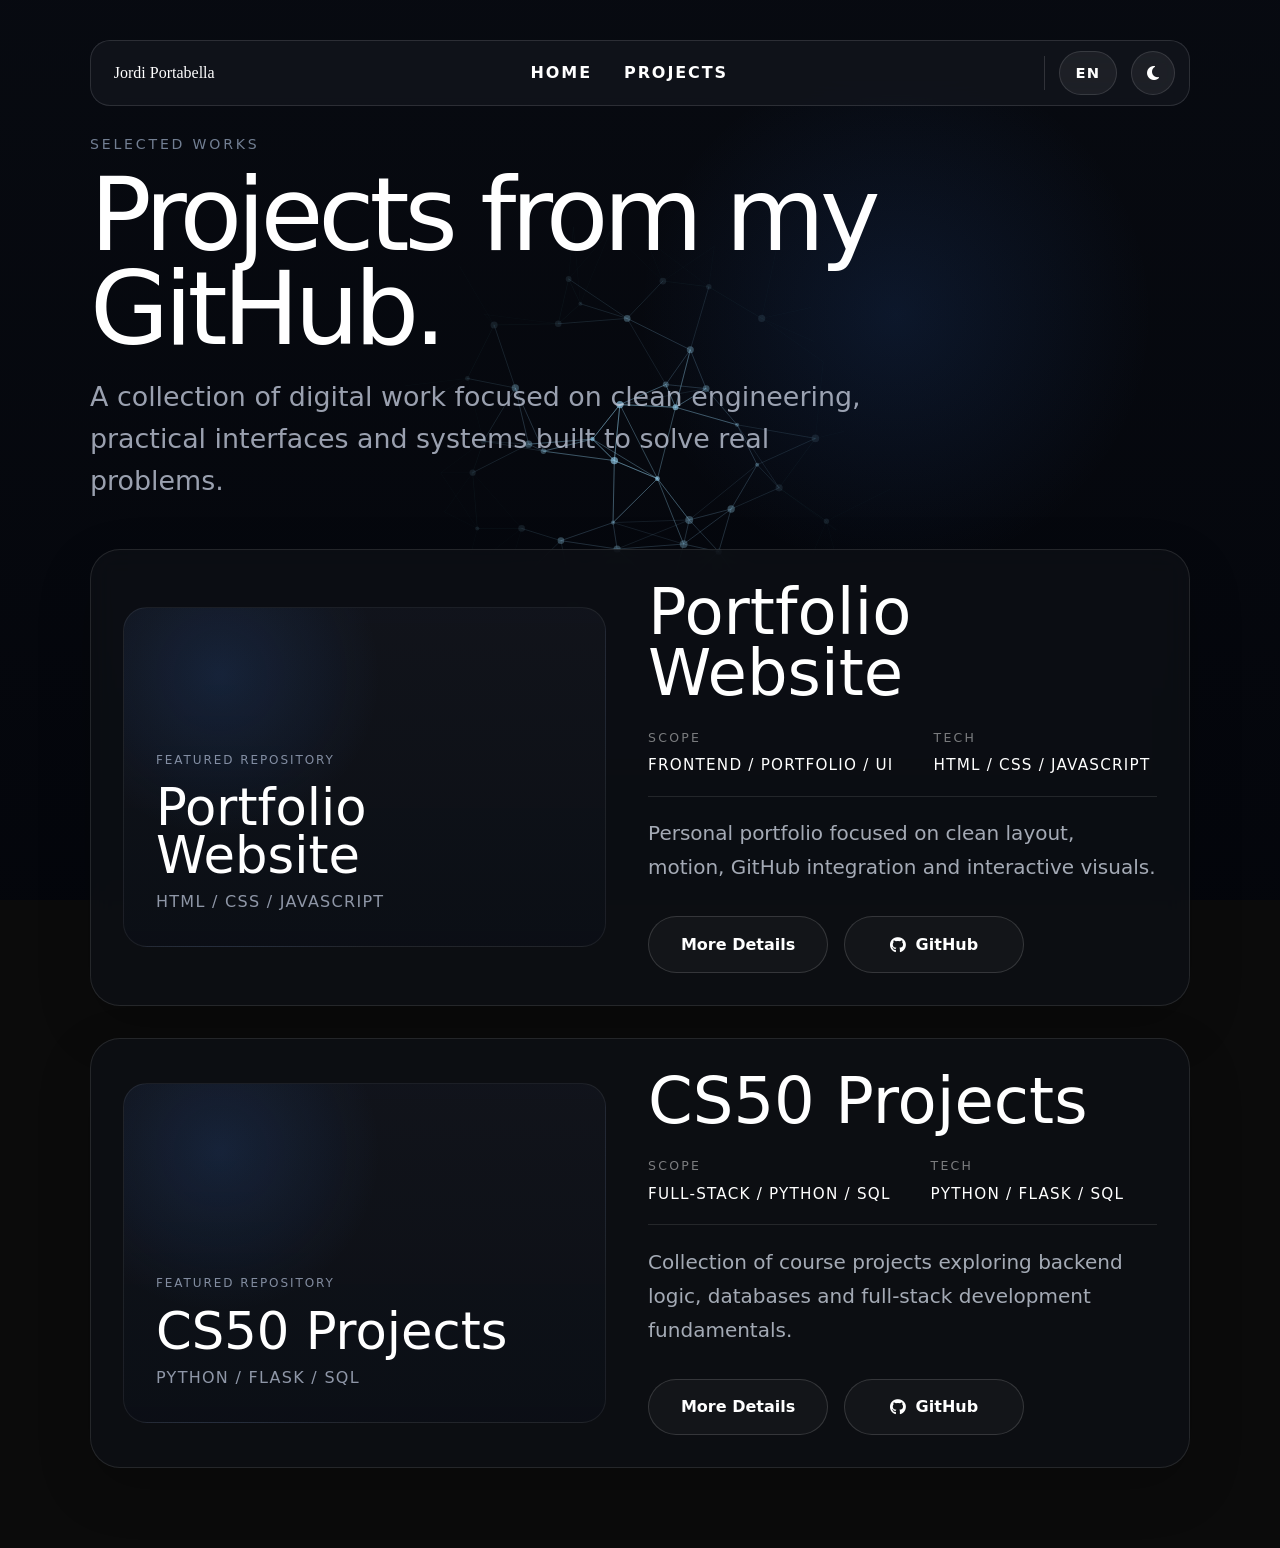
==== projects.html @ 08205ea0 "update portfolio" ====
<!DOCTYPE html>

<html lang="en">
    <head>
        <link href="https://cdn.jsdelivr.net/npm/bootstrap@5.3.8/dist/css/bootstrap.min.css" rel="stylesheet" integrity="sha384-sRIl4kxILFvY47J16cr9ZwB07vP4J8+LH7qKQnuqkuIAvNWLzeN8tE5YBujZqJLB" crossorigin="anonymous">
        <script src="https://cdn.jsdelivr.net/npm/bootstrap@5.3.8/dist/js/bootstrap.bundle.min.js" integrity="sha384-FKyoEForCGlyvwx9Hj09JcYn3nv7wiPVlz7YYwJrWVcXK/BmnVDxM+D2scQbITxI" crossorigin="anonymous"></script>
        <link rel="stylesheet" href="https://cdnjs.cloudflare.com/ajax/libs/font-awesome/6.5.0/css/all.min.css">
        <link href="styles.css" rel="stylesheet">
        <title>Projects</title>
    </head>
    <script src="scripts/script.js"></script>
    <body>
        <div id="large-header" class="large-header" aria-hidden="true">
            <canvas id="demo-canvas"></canvas>
        </div>

        <header class="site-header">
            <a href="index.html" class="brand">Jordi Portabella</a>
            <nav class="main-nav">
                <ul>
                    <li><a href="index.html">Home</a></li>
                    <li><a href="projects.html">Projects</a></li>
                </ul>
            </nav>

            <div class="header-actions">
                <span class="header-divider" aria-hidden="true"></span>
                <select id="lenguaje-select">
                    <option value="EN">EN</option>
                    <option value="ES">ES</option>
                </select>
                <button class="theme-toggle" type="button" onclick="changeColor(this)" aria-label="Toggle color theme">
                    <i class="fa-solid fa-moon theme-icon theme-icon-moon"></i>
                    <i class="fa-solid fa-sun theme-icon theme-icon-sun"></i>
                </button>
            </div>
        </header>

        <main class="projects-page">
            <section class="projects-hero reveal reveal-up">
                <p class="projects-kicker">Selected Works</p>
                <h1>Projects from my GitHub.</h1>
                <p class="projects-lead">
                    A collection of digital work focused on clean engineering, practical interfaces and systems built to solve real problems.
                </p>
            </section>

            <section class="projects-list" id="projects" data-layout="showcase">
            </section>
        </main>
    </body>
</html>
---- styles.css ----
/* ----- HEADER ----- */

.site-header {
    width: min(1100px, calc(100% - 32px));
    margin: auto;
    padding: 10px 14px;
    
    display: flex;
    align-items: center;
    justify-content: space-between;
    gap: 24px;

    position: sticky;
    top: 20px;
    z-index: 1000;

    background: rgba(20, 24, 31, 0.65);
    border: 1px solid rgba(255, 255, 255, 0.12);
    border-radius: 20px;

    backdrop-filter: blur(16px);
    -webkit-backdrop-filter: blur(16px);
}

.brand {
    color: white;
    font-family: cursive;
    text-decoration: none;
    white-space: nowrap;
    margin-left: 0.55rem;
}

.main-nav {
    flex: 1;
}

.main-nav ul {
    list-style: none;
    margin: 0;
    padding: 0;

    display: flex;
    justify-content: center;
    gap: 32px;
}

.main-nav a {
    color: white;
    text-decoration: none;
    text-transform: uppercase;
    letter-spacing: 0.12em;
    font-weight: 700;
    }

.header-actions {
    display: flex;
    align-items: center;
    gap: 0.9rem;
}

.header-actions button {
    width: 44px;
    height: 44px;
    border: 1px solid rgba(255, 255, 255, 0.12);
    border-radius: 999px;
    background: rgba(255, 255, 255, 0.06);
    color: white;
}

.header-divider {
    width: 1px;
    height: 34px;
    background: rgba(255, 255, 255, 0.14);
}

#lenguaje-select {
    height: 44px;
    padding: 0 0.95rem;
    border: 1px solid rgba(255, 255, 255, 0.12);
    border-radius: 999px;
    background: rgba(255, 255, 255, 0.06);
    color: white;
    font-size: 0.92rem;
    font-weight: 700;
    letter-spacing: 0.08em;
    outline: none;
    appearance: none;
    -webkit-appearance: none;
}

.theme-toggle {
    position: relative;
    display: inline-flex;
    align-items: center;
    justify-content: center;
    cursor: pointer;
}

.theme-icon {
    position: absolute;
    transition: opacity 0.2s ease, transform 0.2s ease;
}

.theme-icon-sun {
    opacity: 0;
    transform: scale(0.75);
}

.theme-toggle.is-light .theme-icon-sun {
    opacity: 1;
    transform: scale(1);
}

.theme-toggle.is-light .theme-icon-moon {
    opacity: 0;
    transform: scale(0.75);
}


/* ----- BODY ----- */
body {
    margin: 0;
    background-color: rgb(11, 11, 11);
    color: white;
    padding-top: 20px;
    position: relative;
    overflow-x: hidden;
}

.body-light {
    background: linear-gradient(180deg, #f7f7f4 0%, #eceee9 100%);
    color: #111827;
}

.body-dark {
    background-color: rgba(6, 8, 10, 0.65);
    color: white;
}


/* ----- SECTONS ----- */

html {
    scroll-behavior: smooth;
    scroll-snap-type: y proximity;
    scroll-padding-top: 120px;
    overflow-x: hidden;
}

.section {
    width: min(1100px, 100%);
    margin: 0 auto;
    min-height: calc(100vh - 120px);
    display: flex;
    align-items: center;
    scroll-snap-align: start;
    position: relative;
    z-index: 1;
}

/* ----- HOME ----- */

#home {
    position: relative;
    overflow: hidden;
}

#home .home-copy {
    position: relative;
    z-index: 2;
}

#home .home-copy h2 {
    font-size: 30px;
    margin: 0 0 0.75rem;
    position: relative;
    z-index: 2;
}

#home .home-copy h1 {
    font-size: 110px;
    line-height: 0.92;
    margin: 0;
    position: relative;
    z-index: 3;
}

#home .home-copy h5 {
    font-size: 42px;
    font-weight: 700;
    letter-spacing: -0.03em;
    margin: -0.35em 0 0 0.2rem;
    opacity: 0.82;
    position: relative;
    z-index: 1;
}

#home .home-copy p {
    margin: 1rem 0 0;
    font-size: 1.4rem;
    opacity: 0.9;
}

#home .home-copy .social-icons a {
    width: 52px;
    height: 52px;
    display: inline-flex;
    align-items: center;
    justify-content: center;

    color: white;
    font-size: 28px;
    text-decoration: none;
    margin-right: 25px;

    border: 1px solid rgba(255, 255, 255, 0.12);
    border-radius: 50%;
    background: rgba(255, 255, 255, 0.04);
}

#home .home-copy .social-icons {
    margin-top: 2rem;
}

#home .home-copy .social-icons a:hover {
    color: #4ea1ff;
}

#home .home-copy h5 {
    margin-top: 5px;
}

/* ----- ABOUT ME ----- */

#aboutme {
    display: flex;
    align-items: flex-start;
    justify-content: space-between;
    gap: 2rem;
    position: relative;
}

.about-text {
    flex: 1;
    max-width: 920px;
    position: relative;
    z-index: 2;
    margin-right: -9rem;
}

#big-box {
    margin: 1rem 0 0;
    padding: 2.2rem 2.4rem;
    border: 1px solid rgba(255, 255, 255, 0.12);
    border-radius: 32px;
    background: rgba(12, 14, 20, 0.72);
    backdrop-filter: blur(14px);
    -webkit-backdrop-filter: blur(14px);
    box-shadow: 0 24px 60px rgba(0, 0, 0, 0.22);
    color: rgba(213, 219, 231, 0.82);
    font-size: 1rem;
    line-height: 1.65;
    letter-spacing: -0.02em;
}

#globe {
    flex: 1;
    max-width: 385px;
    height: 385px;

    display: flex;
    justify-content: center;
    align-items: center;

    margin-left: auto;
    position: relative;
    z-index: 1;
}

.location {
    margin-top: 20px;
    opacity: 0.7;
    font-size: 14px;
}

.section .about-text h2 {
    font-size: 70px;
}

.github-stats {
    display: flex;
    gap: 16px;
    margin-top: 28px;
    flex-wrap: wrap;
}

.github-stat-card {
    min-width: 140px;
    padding: 18px 20px;
    border: 1px solid rgba(255, 255, 255, 0.12);
    border-radius: 20px;
    background: rgba(255, 255, 255, 0.04);
}

.stat-value,
.stat-label {
    margin: 0;
}

.stat-value {
    font-size: 32px;
    font-weight: 700;
}

.stat-label {
    margin-top: 8px;
    opacity: 0.7;
    font-size: 13px;
    letter-spacing: 0.08em;
    text-transform: uppercase;
}


/* ----- SKILLS ----- */

#skills {
    align-items: flex-start;
    padding: 2rem 0 0.75rem;
}

.skills-layout {
    width: 100%;
    display: grid;
    grid-template-columns: minmax(0, 1.2fr) minmax(320px, 0.95fr);
    gap: 2rem;
}

.timeline-column h2,
.expertise-column h2 {
    font-size: clamp(1.35rem, 1.8vw, 1.85rem);
    font-weight: 400;
    margin: 0 0 1rem;
}

.timeline {
    position: relative;
    padding-left: 2.15rem;
}

.timeline::before {
    content: "";
    position: absolute;
    left: 0.75rem;
    top: 0.6rem;
    bottom: 0.6rem;
    width: 1px;
    background: linear-gradient(180deg, rgba(255, 255, 255, 0.18), rgba(255, 255, 255, 0.05));
}

.timeline-item {
    position: relative;
    padding: 0 0 1rem 1.4rem;
    margin-bottom: 1rem;
    border-bottom: 1px solid rgba(255, 255, 255, 0.08);
}

.timeline-item::before {
    content: "";
    position: absolute;
    left: -0.15rem;
    top: 0.45rem;
    width: 11px;
    height: 11px;
    border-radius: 50%;
    background: #ffffff;
    box-shadow: 0 0 18px rgba(255, 255, 255, 0.25);
}

.timeline-item:last-child {
    margin-bottom: 0;
}

.timeline-date {
    margin: 0 0 0.35rem;
    color: rgba(210, 218, 233, 0.78);
    font-size: 0.68rem;
    font-weight: 700;
    letter-spacing: 0.14em;
    text-transform: uppercase;
}

.timeline-item h3 {
    margin: 0 0 0.25rem;
    font-size: clamp(0.92rem, 1.1vw, 1.08rem);
    font-weight: 400;
    line-height: 1.2;
}

.timeline-place {
    margin: 0;
    color: rgba(210, 218, 233, 0.62);
    font-size: 0.72rem;
}

.expertise-column {
    display: flex;
    flex-direction: column;
    gap: 0.8rem;
}

.skills-panel {
    border: 1px solid rgba(255, 255, 255, 0.1);
    border-radius: 18px;
    background: rgba(15, 18, 26, 0.68);
    backdrop-filter: blur(14px);
    -webkit-backdrop-filter: blur(14px);
    box-shadow: 0 18px 48px rgba(0, 0, 0, 0.2);
}

.tech-panel {
    display: grid;
    grid-template-columns: repeat(3, minmax(0, 1fr));
    gap: 0.6rem;
    padding: 0.75rem;
}

.skill-icon {
    min-height: 68px;
    display: flex;
    flex-direction: column;
    align-items: center;
    justify-content: center;
    gap: 0.3rem;
    border-radius: 14px;
    background: rgba(255, 255, 255, 0.03);
}

.skill-icon i {
    font-size: 1.1rem;
    color: #ffffff;
}

.skill-icon span {
    font-size: 0.58rem;
    letter-spacing: 0.05em;
    text-transform: uppercase;
    color: rgba(223, 229, 240, 0.88);
}

.soft-panel {
    padding: 0.8rem 0.9rem;
}

.soft-skill-item {
    display: flex;
    align-items: flex-start;
    gap: 1rem;
}

.soft-skill-item + .soft-skill-item {
    margin-top: 0.55rem;
}

.soft-skill-dot {
    flex: 0 0 8px;
    width: 8px;
    height: 8px;
    margin-top: 0.35rem;
    border-radius: 50%;
    background: #3b82f6;
    box-shadow: 0 0 18px rgba(59, 130, 246, 0.75);
}

.soft-skill-item p {
    margin: 0;
    color: rgba(228, 234, 243, 0.9);
    font-size: 0.72rem;
    line-height: 1.35;
}

/* ----- PROJECTS ----- */

.projects-page {
    width: min(1100px, calc(100% - 32px));
    margin: 0 auto;
    padding: 3rem 0 5rem;
    position: relative;
    z-index: 1;
}

.projects-hero {
    max-width: 860px;
    margin: 0 0 3rem;
}

.projects-kicker {
    margin: 0 0 0.8rem;
    color: rgba(160, 176, 202, 0.7);
    font-size: 0.88rem;
    letter-spacing: 0.2em;
    text-transform: uppercase;
}

.projects-hero h1 {
    margin: 0;
    font-size: clamp(3.6rem, 8vw, 6.8rem);
    line-height: 0.92;
    letter-spacing: -0.05em;
}

.projects-lead {
    max-width: 780px;
    margin: 1.25rem 0 0;
    color: rgba(196, 204, 220, 0.78);
    font-size: clamp(1.25rem, 2.1vw, 2rem);
    line-height: 1.55;
}

.projects-list {
    display: grid;
    gap: 2rem;
}

.project-showcase {
    display: grid;
    grid-template-columns: minmax(360px, 0.95fr) minmax(0, 1fr);
    gap: 2.6rem;
    padding: 2rem;
    border: 1px solid rgba(255, 255, 255, 0.1);
    border-radius: 30px;
    background: rgba(14, 16, 22, 0.76);
    backdrop-filter: blur(14px);
    -webkit-backdrop-filter: blur(14px);
    box-shadow: 0 20px 54px rgba(0, 0, 0, 0.2);
}

.project-media {
    display: flex;
    align-items: center;
    justify-content: center;
}

.project-preview {
    width: 100%;
    min-height: 340px;
    padding: 2rem;
    border: 1px solid rgba(255, 255, 255, 0.07);
    border-radius: 24px;
    background:
        radial-gradient(circle at 20% 20%, rgba(59, 130, 246, 0.14), transparent 34%),
        linear-gradient(180deg, rgba(18, 21, 29, 0.88), rgba(12, 15, 22, 0.92));
    display: flex;
    flex-direction: column;
    justify-content: flex-end;
}

.project-preview-kicker {
    margin-bottom: 0.9rem;
    color: rgba(180, 193, 217, 0.7);
    font-size: 0.75rem;
    letter-spacing: 0.16em;
    text-transform: uppercase;
}

.project-preview h3 {
    margin: 0;
    font-size: clamp(2.2rem, 4vw, 4rem);
    line-height: 0.94;
}

.project-preview p {
    margin: 0.7rem 0 0;
    color: rgba(189, 199, 218, 0.74);
    font-size: 1rem;
    letter-spacing: 0.08em;
    text-transform: uppercase;
}

.project-content {
    display: flex;
    flex-direction: column;
}

.project-content h2 {
    margin: 0;
    font-size: clamp(2.6rem, 5vw, 4.8rem);
    line-height: 0.95;
}

.project-meta {
    display: flex;
    gap: 2.5rem;
    margin: 1.6rem 0 1.2rem;
    padding-bottom: 1.2rem;
    border-bottom: 1px solid rgba(255, 255, 255, 0.1);
}

.project-meta-label {
    display: block;
    margin-bottom: 0.4rem;
    color: rgba(255, 255, 255, 0.46);
    font-size: 0.78rem;
    letter-spacing: 0.18em;
    text-transform: uppercase;
}

.project-meta p {
    margin: 0;
    color: white;
    font-size: 0.95rem;
    letter-spacing: 0.08em;
    text-transform: uppercase;
}

.project-description {
    margin: 0;
    color: rgba(203, 210, 222, 0.8);
    font-size: 1.25rem;
    line-height: 1.7;
}

.project-actions {
    display: flex;
    flex-wrap: wrap;
    gap: 1rem;
    margin-top: auto;
    padding-top: 2rem;
}

.project-action {
    min-width: 180px;
    padding: 0.95rem 1.4rem;
    border: 1px solid rgba(255, 255, 255, 0.14);
    border-radius: 999px;
    background: rgba(255, 255, 255, 0.03);
    color: white;
    text-decoration: none;
    display: inline-flex;
    align-items: center;
    justify-content: center;
    gap: 0.6rem;
    font-size: 1rem;
    font-weight: 700;
    transition: transform 0.2s ease, border-color 0.2s ease, background 0.2s ease;
}

.project-action:hover {
    transform: translateY(-1px);
    border-color: rgba(96, 165, 250, 0.5);
}

.project-action-primary {
    background: white;
    color: #0f172a;
}

@media (max-width: 980px) {
    .project-showcase {
        grid-template-columns: 1fr;
        gap: 1.4rem;
    }

    .project-preview {
        min-height: 240px;
    }
}

@media (max-width: 640px) {
    .projects-page {
        width: min(100%, calc(100% - 24px));
        padding-top: 2rem;
    }

    .project-showcase {
        padding: 1rem;
        border-radius: 22px;
    }

    .project-description {
        font-size: 1rem;
    }

    .project-action {
        min-width: 0;
        width: 100%;
    }
}

@media (max-width: 980px) {
    .skills-layout {
        grid-template-columns: 1fr;
        gap: 2.5rem;
    }

    .timeline-column h2,
    .expertise-column h2 {
        margin-bottom: 2rem;
    }
}

@media (max-width: 640px) {
    .timeline {
        padding-left: 2.4rem;
    }

    .timeline-item {
        padding-left: 2rem;
    }

    .tech-panel {
        grid-template-columns: repeat(2, minmax(0, 1fr));
    }
}







/* --------- DECORATIONS --------- */
/* ----- REVEAL ----- */

.reveal {
    opacity: 0;
    transition:
        opacity 0.7s ease,
        transform 0.8s cubic-bezier(0.22, 1, 0.36, 1),
        filter 0.8s ease;
    will-change: opacity, transform, filter;
}

.reveal-up {
    transform: translateY(44px);
    filter: blur(8px);
}

.reveal-left {
    transform: translateX(-56px);
    filter: blur(8px);
}

.reveal-right {
    transform: translateX(56px);
    filter: blur(8px);
}

.reveal-scale {
    transform: scale(0.92);
    filter: blur(12px);
}

.reveal.is-visible {
    opacity: 1;
    transform: translate(0, 0) scale(1);
    filter: blur(0);
}

.delay-1 {
    transition-delay: 0.08s;
}

.delay-2 {
    transition-delay: 0.16s;
}

.delay-3 {
    transition-delay: 0.24s;
}

@media (prefers-reduced-motion: reduce) {
    html {
        scroll-behavior: auto;
    }

    .reveal,
    .delay-1,
    .delay-2,
    .delay-3 {
        opacity: 1;
        transform: none;
        filter: none;
        transition: none;
    }
}



/* ----- FOOTER ----- */

footer {
    border: 1px solid rgba(255, 255, 255, 0.12);
}

.footer-section {
    display: flex;
    align-items: center;
    justify-content: space-between;

    margin: 40px;
}

.footer-section ul {
    list-style: none;
    margin: 0;
    padding: 0;

    display: flex;
    justify-content: center;
    gap: 32px;
}

.footer-section a {
    color: white;
    text-decoration: none;
    letter-spacing: 0.12em;
    font-weight: 700;

}


/* ----- ANIMATED HEADER ----- */

.large-header {
    position: fixed;
    inset: 0;
    z-index: 0;
    overflow: hidden;
    background:
        radial-gradient(circle at 70% 35%, rgba(59, 130, 246, 0.12), transparent 24%),
        linear-gradient(180deg, rgba(8, 11, 18, 0.92), rgba(4, 6, 12, 0.96));
    pointer-events: none;
}

#demo-canvas {
    position: absolute;
    inset: 0;
    width: 100%;
    height: 100%;
}

.body-light .site-header {
    background: rgba(255, 255, 255, 0.78);
    border-color: rgba(17, 24, 39, 0.1);
    box-shadow: 0 18px 42px rgba(15, 23, 42, 0.08);
}

.body-light .brand,
.body-light .main-nav a,
.body-light #lenguaje-select,
.body-light .header-actions button,
.body-light .theme-toggle,
.body-light .skill-icon i,
.body-light .footer-section a,
.body-light footer p,
.body-light #home .home-copy h1,
.body-light #home .home-copy h2,
.body-light #home .home-copy h5,
.body-light .section .about-text h2,
.body-light .timeline-column h2,
.body-light .expertise-column h2,
.body-light .timeline-item h3,
.body-light .stat-value {
    color: #111827;
}

.body-light .header-divider {
    background: rgba(17, 24, 39, 0.14);
}

.body-light #lenguaje-select,
.body-light .header-actions button,
.body-light .github-stat-card,
.body-light .skills-panel,
.body-light .skill-icon,
.body-light #big-box,
.body-light footer {
    background: rgba(255, 255, 255, 0.76);
    border-color: rgba(17, 24, 39, 0.1);
}

.body-light .large-header {
    background:
        radial-gradient(circle at 70% 35%, rgba(59, 130, 246, 0.08), transparent 24%),
        linear-gradient(180deg, rgba(243, 246, 251, 0.94), rgba(228, 235, 243, 0.96));
}

.body-light .timeline-place,
.body-light .location,
.body-light .stat-label,
.body-light .soft-skill-item p,
.body-light .skill-icon span,
.body-light #big-box {
    color: rgba(17, 24, 39, 0.76);
}

.body-light .timeline-date {
    color: rgba(30, 41, 59, 0.72);
}

.body-light .timeline::before,
.body-light .timeline-item,
.body-light .github-stat-card,
.body-light footer {
    border-color: rgba(17, 24, 39, 0.08);
}

.body-light .timeline-item::before {
    background: #1f2937;
    box-shadow: 0 0 12px rgba(31, 41, 55, 0.18);
}

.body-light .soft-skill-dot {
    box-shadow: 0 0 16px rgba(59, 130, 246, 0.35);
}

.body-light .main-nav a:hover,
.body-light #home .home-copy .social-icons a:hover {
    color: #2563eb;
}

.body-light .projects-kicker,
.body-light .projects-lead,
.body-light .project-description,
.body-light .project-preview p,
.body-light .project-meta-label {
    color: rgba(17, 24, 39, 0.68);
}

.body-light .project-showcase,
.body-light .project-preview {
    background: rgba(255, 255, 255, 0.78);
    border-color: rgba(17, 24, 39, 0.08);
    box-shadow: 0 18px 44px rgba(15, 23, 42, 0.08);
}

.body-light .project-content h2,
.body-light .project-preview h3,
.body-light .project-meta p,
.body-light .project-action {
    color: #111827;
}

.body-light .project-action {
    background: rgba(255, 255, 255, 0.76);
    border-color: rgba(17, 24, 39, 0.12);
}

.body-light .project-action-primary {
    background: #111827;
    color: white;
}
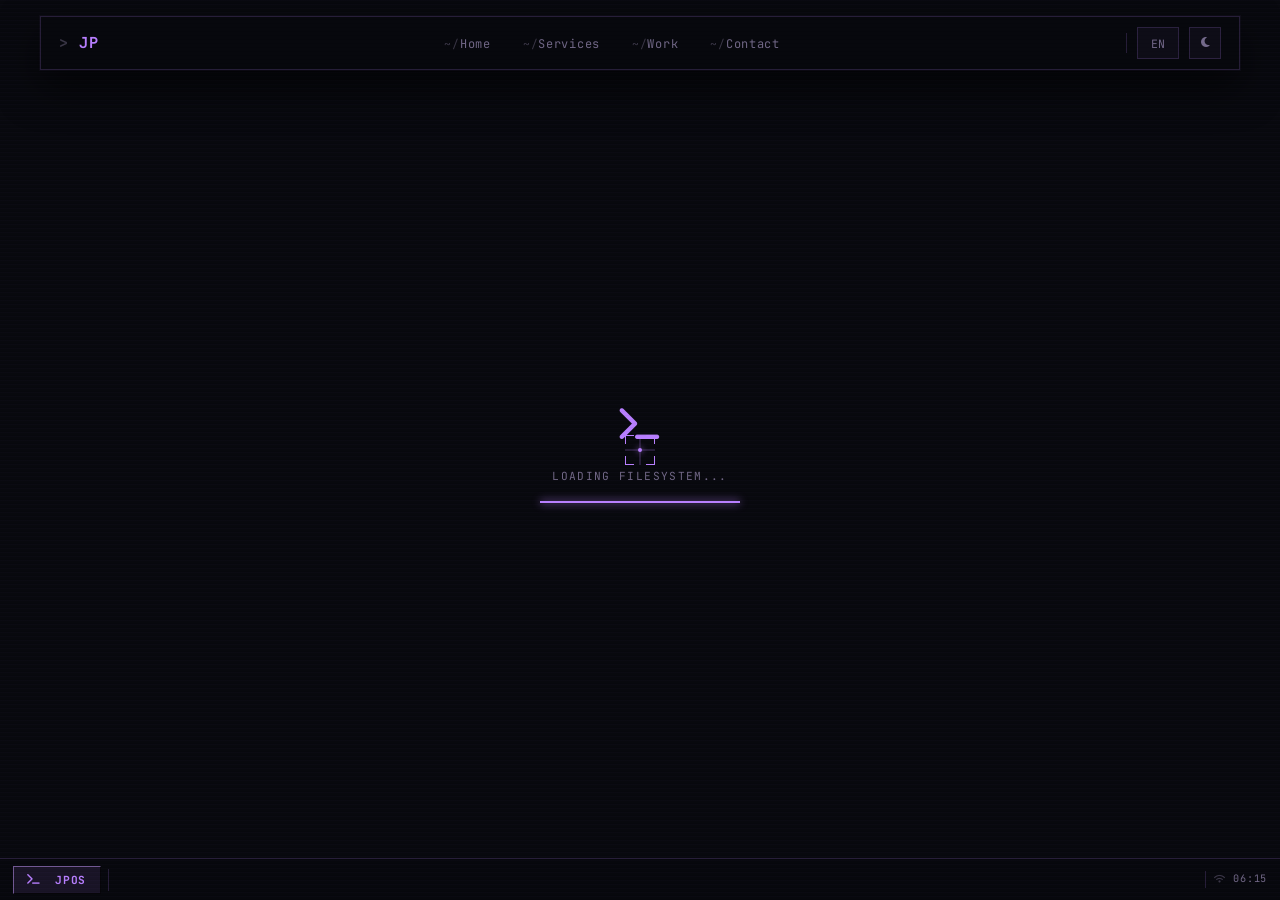
==== commit 8d831d08: "v1.0.0" ====
--- a/projects.html
+++ b/projects.html
@@ -1,52 +1,95 @@
 <!DOCTYPE html>
-
 <html lang="en">
     <head>
-        <link href="https://cdn.jsdelivr.net/npm/bootstrap@5.3.8/dist/css/bootstrap.min.css" rel="stylesheet" integrity="sha384-sRIl4kxILFvY47J16cr9ZwB07vP4J8+LH7qKQnuqkuIAvNWLzeN8tE5YBujZqJLB" crossorigin="anonymous">
-        <script src="https://cdn.jsdelivr.net/npm/bootstrap@5.3.8/dist/js/bootstrap.bundle.min.js" integrity="sha384-FKyoEForCGlyvwx9Hj09JcYn3nv7wiPVlz7YYwJrWVcXK/BmnVDxM+D2scQbITxI" crossorigin="anonymous"></script>
+        <meta charset="UTF-8">
+        <meta name="viewport" content="width=device-width, initial-scale=1.0">
         <link rel="stylesheet" href="https://cdnjs.cloudflare.com/ajax/libs/font-awesome/6.5.0/css/all.min.css">
         <link href="styles.css" rel="stylesheet">
-        <title>Projects</title>
+        <script src="scripts/script.js" defer></script>
+        <title>Work — Jordi Portabella</title>
     </head>
-    <script src="scripts/script.js"></script>
-    <body>
+    <body class="page-desktop">
+
         <div id="large-header" class="large-header" aria-hidden="true">
             <canvas id="demo-canvas"></canvas>
+            <div class="bg-orb bg-orb-1"></div>
+            <div class="bg-orb bg-orb-2"></div>
         </div>
 
         <header class="site-header">
-            <a href="index.html" class="brand">Jordi Portabella</a>
+            <a href="index.html" class="brand">JP</a>
             <nav class="main-nav">
                 <ul>
                     <li><a href="index.html">Home</a></li>
-                    <li><a href="projects.html">Projects</a></li>
+                    <li><a href="index.html#services">Services</a></li>
+                    <li><a href="projects.html">Work</a></li>
+                    <li><a href="index.html#contact">Contact</a></li>
                 </ul>
             </nav>
-
             <div class="header-actions">
                 <span class="header-divider" aria-hidden="true"></span>
                 <select id="lenguaje-select">
                     <option value="EN">EN</option>
                     <option value="ES">ES</option>
                 </select>
-                <button class="theme-toggle" type="button" onclick="changeColor(this)" aria-label="Toggle color theme">
+                <button class="theme-toggle" type="button" onclick="changeColor(this)" aria-label="Toggle theme">
                     <i class="fa-solid fa-moon theme-icon theme-icon-moon"></i>
                     <i class="fa-solid fa-sun theme-icon theme-icon-sun"></i>
                 </button>
             </div>
         </header>
 
-        <main class="projects-page">
-            <section class="projects-hero reveal reveal-up">
-                <p class="projects-kicker">Selected Works</p>
-                <h1>Projects from my GitHub.</h1>
-                <p class="projects-lead">
-                    A collection of digital work focused on clean engineering, practical interfaces and systems built to solve real problems.
-                </p>
-            </section>
+        <!-- ══════════════════════════════════════════════
+             JP/OS — retro desktop
+        ══════════════════════════════════════════════ -->
+        <div class="os-desktop" id="os-desktop">
 
-            <section class="projects-list" id="projects" data-layout="showcase">
-            </section>
-        </main>
+            <!-- background watermark -->
+            <div class="os-watermark" aria-hidden="true">
+                <span class="osw-name">JP<span class="osw-slash">/</span>OS</span>
+                <span class="osw-ver">v1.0.0</span>
+            </div>
+
+            <!-- hint that fades out -->
+            <p class="desktop-hint">double-click an icon to open a project</p>
+
+            <!-- project icons — left 2-col grid -->
+            <div class="desktop-icons-col" id="desktop-icons"></div>
+
+            <!-- system icons — right column (below clock) -->
+            <div class="desktop-sys-col" id="desktop-sys-icons"></div>
+
+            <!-- clock widget top-right -->
+            <div class="desktop-clock-widget" id="desktop-clock-widget">
+                <span class="dcw-time" id="dcw-time">00:00</span>
+                <span class="dcw-date" id="dcw-date"></span>
+                <span class="dcw-status">system online</span>
+            </div>
+
+            <!-- all floating windows render here -->
+            <div id="windows-layer" class="windows-layer"></div>
+
+            <!-- loading overlay (removed after fetch) -->
+            <div class="desktop-loading" id="desktop-loading">
+                <span class="dl-icon"><i class="fa-solid fa-terminal"></i></span>
+                <p>Loading filesystem<span class="dl-dots">...</span></p>
+                <div class="dl-bar"><div class="dl-fill"></div></div>
+            </div>
+
+            <!-- taskbar (bottom) -->
+            <div class="taskbar" id="taskbar">
+                <button class="tb-start-btn" id="tb-start" title="JP/OS">
+                    <i class="fa-solid fa-terminal"></i>&nbsp;JPOS
+                </button>
+                <div class="taskbar-divider"></div>
+                <div class="taskbar-windows" id="taskbar-windows"></div>
+                <div class="taskbar-tray">
+                    <i class="fa-solid fa-wifi" style="font-size:.55rem;color:var(--subtle)"></i>
+                    <span class="tb-clock" id="tb-clock">00:00</span>
+                </div>
+            </div>
+
+        </div>
+
     </body>
 </html>
--- a/styles.css
+++ b/styles.css
@@ -1,955 +1,1549 @@
-
-
-
-/* ----- HEADER ----- */
-
-.site-header {
-    width: min(1100px, calc(100% - 32px));
-    margin: auto;
-    padding: 10px 14px;
-    
-    display: flex;
-    align-items: center;
-    justify-content: space-between;
-    gap: 24px;
-
-    position: sticky;
-    top: 20px;
-    z-index: 1000;
-
-    background: rgba(20, 24, 31, 0.65);
-    border: 1px solid rgba(255, 255, 255, 0.12);
-    border-radius: 20px;
-
-    backdrop-filter: blur(16px);
-    -webkit-backdrop-filter: blur(16px);
-}
-
-.brand {
-    color: white;
-    font-family: cursive;
-    text-decoration: none;
-    white-space: nowrap;
-    margin-left: 0.55rem;
-}
-
-.main-nav {
-    flex: 1;
-}
-
-.main-nav ul {
-    list-style: none;
-    margin: 0;
-    padding: 0;
-
-    display: flex;
-    justify-content: center;
-    gap: 32px;
-}
-
-.main-nav a {
-    color: white;
-    text-decoration: none;
-    text-transform: uppercase;
-    letter-spacing: 0.12em;
-    font-weight: 700;
-    }
-
-.header-actions {
-    display: flex;
-    align-items: center;
-    gap: 0.9rem;
-}
-
-.header-actions button {
-    width: 44px;
-    height: 44px;
-    border: 1px solid rgba(255, 255, 255, 0.12);
-    border-radius: 999px;
-    background: rgba(255, 255, 255, 0.06);
-    color: white;
-}
-
-.header-divider {
-    width: 1px;
-    height: 34px;
-    background: rgba(255, 255, 255, 0.14);
-}
-
-#lenguaje-select {
-    height: 44px;
-    padding: 0 0.95rem;
-    border: 1px solid rgba(255, 255, 255, 0.12);
-    border-radius: 999px;
-    background: rgba(255, 255, 255, 0.06);
-    color: white;
-    font-size: 0.92rem;
-    font-weight: 700;
-    letter-spacing: 0.08em;
-    outline: none;
-    appearance: none;
-    -webkit-appearance: none;
-}
-
-.theme-toggle {
+@import url('https://fonts.googleapis.com/css2?family=JetBrains+Mono:ital,wght@0,300;0,400;0,500;0,700;1,300;1,400&display=swap');
+
+/* ============================================================
+   TOKENS
+   ============================================================ */
+:root {
+    --bg:        #08090e;
+    --bg2:       #0c0e16;
+    --bg3:       #10121d;
+    --purple:    #b87fff;
+    --lilac:     #d8b4fe;
+    --green:     #39e58c;
+    --red:       #ff5f57;
+    --yellow:    #ffbd2e;
+    --border:    rgba(184,127,255,.18);
+    --border-h:  rgba(184,127,255,.55);
+    --text:      #e8e0f8;
+    --muted:     rgba(220,200,255,.50);
+    --subtle:    rgba(220,200,255,.24);
+    --font:      'JetBrains Mono', 'Courier New', monospace;
+    --ease:      cubic-bezier(0.22,1,0.36,1);
+}
+
+/* ============================================================
+   BASE
+   ============================================================ */
+*,*::before,*::after { box-sizing:border-box; margin:0; padding:0; }
+html { scroll-behavior:smooth; overflow-x:hidden; }
+
+body {
+    background-color: var(--bg);
+    /* dot grid */
+    background-image: radial-gradient(rgba(184,127,255,.11) 1px, transparent 1px);
+    background-size: 28px 28px;
+    color: var(--text);
+    font-family: var(--font);
+    line-height: 1.6;
+    overflow-x: hidden;
+    -webkit-font-smoothing: antialiased;
+    cursor: none;
     position: relative;
-    display: inline-flex;
-    align-items: center;
-    justify-content: center;
-    cursor: pointer;
-}
-
-.theme-icon {
+}
+
+a, button, select { cursor: none; font-family: var(--font); }
+
+/* scanline overlay */
+body::after {
+    content: '';
+    position: fixed;
+    inset: 0;
+    background: repeating-linear-gradient(
+        0deg,
+        rgba(0,0,0,.028) 0px,
+        rgba(0,0,0,.028) 1px,
+        transparent 1px,
+        transparent 4px
+    );
+    pointer-events: none;
+    z-index: 9990;
+}
+
+/* ============================================================
+   CUSTOM CURSOR — reticle / crosshair
+   ============================================================ */
+.c-dot {
+    position: fixed;
+    top: 0; left: 0;
+    width: 4px; height: 4px;
+    background: var(--purple);
+    border-radius: 50%;
+    box-shadow: 0 0 6px var(--purple);
+    pointer-events: none;
+    z-index: 99999;
+    transform: translate(-50%,-50%);
+    transition: background .15s, box-shadow .15s;
+}
+
+.c-reticle {
+    position: fixed;
+    top: 0; left: 0;
+    width: 30px; height: 30px;
+    pointer-events: none;
+    z-index: 99998;
+    transform: translate(-50%,-50%);
+    transition: width .2s var(--ease), height .2s var(--ease);
+}
+
+/* 4 corner brackets */
+.c-tl,.c-tr,.c-bl,.c-br {
     position: absolute;
-    transition: opacity 0.2s ease, transform 0.2s ease;
-}
-
-.theme-icon-sun {
-    opacity: 0;
-    transform: scale(0.75);
-}
-
-.theme-toggle.is-light .theme-icon-sun {
-    opacity: 1;
-    transform: scale(1);
-}
-
-.theme-toggle.is-light .theme-icon-moon {
-    opacity: 0;
-    transform: scale(0.75);
-}
-
-
-/* ----- BODY ----- */
-body {
-    margin: 0;
-    background-color: rgb(11, 11, 11);
-    color: white;
-    padding-top: 20px;
-    position: relative;
-    overflow-x: hidden;
-}
-
-.body-light {
-    background: linear-gradient(180deg, #f7f7f4 0%, #eceee9 100%);
-    color: #111827;
-}
-
-.body-dark {
-    background-color: rgba(6, 8, 10, 0.65);
-    color: white;
-}
-
-
-/* ----- SECTONS ----- */
-
-html {
-    scroll-behavior: smooth;
-    scroll-snap-type: y proximity;
-    scroll-padding-top: 120px;
-    overflow-x: hidden;
-}
-
-.section {
-    width: min(1100px, 100%);
-    margin: 0 auto;
-    min-height: calc(100vh - 120px);
-    display: flex;
-    align-items: center;
-    scroll-snap-align: start;
-    position: relative;
-    z-index: 1;
-}
-
-/* ----- HOME ----- */
-
-#home {
-    position: relative;
-    overflow: hidden;
-}
-
-#home .home-copy {
-    position: relative;
-    z-index: 2;
-}
-
-#home .home-copy h2 {
-    font-size: 30px;
-    margin: 0 0 0.75rem;
-    position: relative;
-    z-index: 2;
-}
-
-#home .home-copy h1 {
-    font-size: 110px;
-    line-height: 0.92;
-    margin: 0;
-    position: relative;
-    z-index: 3;
-}
-
-#home .home-copy h5 {
-    font-size: 42px;
-    font-weight: 700;
-    letter-spacing: -0.03em;
-    margin: -0.35em 0 0 0.2rem;
-    opacity: 0.82;
-    position: relative;
-    z-index: 1;
-}
-
-#home .home-copy p {
-    margin: 1rem 0 0;
-    font-size: 1.4rem;
-    opacity: 0.9;
-}
-
-#home .home-copy .social-icons a {
-    width: 52px;
-    height: 52px;
-    display: inline-flex;
-    align-items: center;
-    justify-content: center;
-
-    color: white;
-    font-size: 28px;
-    text-decoration: none;
-    margin-right: 25px;
-
-    border: 1px solid rgba(255, 255, 255, 0.12);
-    border-radius: 50%;
-    background: rgba(255, 255, 255, 0.04);
-}
-
-#home .home-copy .social-icons {
-    margin-top: 2rem;
-}
-
-#home .home-copy .social-icons a:hover {
-    color: #4ea1ff;
-}
-
-#home .home-copy h5 {
-    margin-top: 5px;
-}
-
-/* ----- ABOUT ME ----- */
-
-#aboutme {
-    display: flex;
-    align-items: flex-start;
-    justify-content: space-between;
-    gap: 2rem;
-    position: relative;
-}
-
-.about-text {
-    flex: 1;
-    max-width: 920px;
-    position: relative;
-    z-index: 2;
-    margin-right: -9rem;
-}
-
-#big-box {
-    margin: 1rem 0 0;
-    padding: 2.2rem 2.4rem;
-    border: 1px solid rgba(255, 255, 255, 0.12);
-    border-radius: 32px;
-    background: rgba(12, 14, 20, 0.72);
-    backdrop-filter: blur(14px);
-    -webkit-backdrop-filter: blur(14px);
-    box-shadow: 0 24px 60px rgba(0, 0, 0, 0.22);
-    color: rgba(213, 219, 231, 0.82);
-    font-size: 1rem;
-    line-height: 1.65;
-    letter-spacing: -0.02em;
-}
-
-#globe {
-    flex: 1;
-    max-width: 385px;
-    height: 385px;
-
-    display: flex;
-    justify-content: center;
-    align-items: center;
-
-    margin-left: auto;
-    position: relative;
-    z-index: 1;
-}
-
-.location {
-    margin-top: 20px;
-    opacity: 0.7;
-    font-size: 14px;
-}
-
-.section .about-text h2 {
-    font-size: 70px;
-}
-
-.github-stats {
-    display: flex;
-    gap: 16px;
-    margin-top: 28px;
-    flex-wrap: wrap;
-}
-
-.github-stat-card {
-    min-width: 140px;
-    padding: 18px 20px;
-    border: 1px solid rgba(255, 255, 255, 0.12);
-    border-radius: 20px;
-    background: rgba(255, 255, 255, 0.04);
-}
-
-.stat-value,
-.stat-label {
-    margin: 0;
-}
-
-.stat-value {
-    font-size: 32px;
-    font-weight: 700;
-}
-
-.stat-label {
-    margin-top: 8px;
-    opacity: 0.7;
-    font-size: 13px;
-    letter-spacing: 0.08em;
-    text-transform: uppercase;
-}
-
-
-/* ----- SKILLS ----- */
-
-#skills {
-    align-items: flex-start;
-    padding: 2rem 0 0.75rem;
-}
-
-.skills-layout {
-    width: 100%;
-    display: grid;
-    grid-template-columns: minmax(0, 1.2fr) minmax(320px, 0.95fr);
-    gap: 2rem;
-}
-
-.timeline-column h2,
-.expertise-column h2 {
-    font-size: clamp(1.35rem, 1.8vw, 1.85rem);
-    font-weight: 400;
-    margin: 0 0 1rem;
-}
-
-.timeline {
-    position: relative;
-    padding-left: 2.15rem;
-}
-
-.timeline::before {
-    content: "";
+    width: 9px; height: 9px;
+    border-color: var(--purple);
+    border-style: solid;
+    transition: all .2s var(--ease), border-color .15s;
+}
+.c-tl { top:0; left:0;  border-width:1.5px 0 0 1.5px; }
+.c-tr { top:0; right:0; border-width:1.5px 1.5px 0 0; }
+.c-bl { bottom:0; left:0;  border-width:0 0 1.5px 1.5px; }
+.c-br { bottom:0; right:0; border-width:0 1.5px 1.5px 0; }
+
+/* cross lines */
+.c-reticle::before,
+.c-reticle::after {
+    content: '';
     position: absolute;
-    left: 0.75rem;
-    top: 0.6rem;
-    bottom: 0.6rem;
-    width: 1px;
-    background: linear-gradient(180deg, rgba(255, 255, 255, 0.18), rgba(255, 255, 255, 0.05));
-}
-
-.timeline-item {
-    position: relative;
-    padding: 0 0 1rem 1.4rem;
-    margin-bottom: 1rem;
-    border-bottom: 1px solid rgba(255, 255, 255, 0.08);
-}
-
-.timeline-item::before {
-    content: "";
-    position: absolute;
-    left: -0.15rem;
-    top: 0.45rem;
-    width: 11px;
-    height: 11px;
-    border-radius: 50%;
-    background: #ffffff;
-    box-shadow: 0 0 18px rgba(255, 255, 255, 0.25);
-}
-
-.timeline-item:last-child {
-    margin-bottom: 0;
-}
-
-.timeline-date {
-    margin: 0 0 0.35rem;
-    color: rgba(210, 218, 233, 0.78);
-    font-size: 0.68rem;
-    font-weight: 700;
-    letter-spacing: 0.14em;
-    text-transform: uppercase;
-}
-
-.timeline-item h3 {
-    margin: 0 0 0.25rem;
-    font-size: clamp(0.92rem, 1.1vw, 1.08rem);
-    font-weight: 400;
-    line-height: 1.2;
-}
-
-.timeline-place {
-    margin: 0;
-    color: rgba(210, 218, 233, 0.62);
-    font-size: 0.72rem;
-}
-
-.expertise-column {
-    display: flex;
-    flex-direction: column;
-    gap: 0.8rem;
-}
-
-.skills-panel {
-    border: 1px solid rgba(255, 255, 255, 0.1);
-    border-radius: 18px;
-    background: rgba(15, 18, 26, 0.68);
-    backdrop-filter: blur(14px);
-    -webkit-backdrop-filter: blur(14px);
-    box-shadow: 0 18px 48px rgba(0, 0, 0, 0.2);
-}
-
-.tech-panel {
-    display: grid;
-    grid-template-columns: repeat(3, minmax(0, 1fr));
-    gap: 0.6rem;
-    padding: 0.75rem;
-}
-
-.skill-icon {
-    min-height: 68px;
-    display: flex;
-    flex-direction: column;
-    align-items: center;
-    justify-content: center;
-    gap: 0.3rem;
-    border-radius: 14px;
-    background: rgba(255, 255, 255, 0.03);
-}
-
-.skill-icon i {
-    font-size: 1.1rem;
-    color: #ffffff;
-}
-
-.skill-icon span {
-    font-size: 0.58rem;
-    letter-spacing: 0.05em;
-    text-transform: uppercase;
-    color: rgba(223, 229, 240, 0.88);
-}
-
-.soft-panel {
-    padding: 0.8rem 0.9rem;
-}
-
-.soft-skill-item {
-    display: flex;
-    align-items: flex-start;
-    gap: 1rem;
-}
-
-.soft-skill-item + .soft-skill-item {
-    margin-top: 0.55rem;
-}
-
-.soft-skill-dot {
-    flex: 0 0 8px;
-    width: 8px;
-    height: 8px;
-    margin-top: 0.35rem;
-    border-radius: 50%;
-    background: #3b82f6;
-    box-shadow: 0 0 18px rgba(59, 130, 246, 0.75);
-}
-
-.soft-skill-item p {
-    margin: 0;
-    color: rgba(228, 234, 243, 0.9);
-    font-size: 0.72rem;
-    line-height: 1.35;
-}
-
-/* ----- PROJECTS ----- */
-
-.projects-page {
-    width: min(1100px, calc(100% - 32px));
-    margin: 0 auto;
-    padding: 3rem 0 5rem;
-    position: relative;
-    z-index: 1;
-}
-
-.projects-hero {
-    max-width: 860px;
-    margin: 0 0 3rem;
-}
-
-.projects-kicker {
-    margin: 0 0 0.8rem;
-    color: rgba(160, 176, 202, 0.7);
-    font-size: 0.88rem;
-    letter-spacing: 0.2em;
-    text-transform: uppercase;
-}
-
-.projects-hero h1 {
-    margin: 0;
-    font-size: clamp(3.6rem, 8vw, 6.8rem);
-    line-height: 0.92;
-    letter-spacing: -0.05em;
-}
-
-.projects-lead {
-    max-width: 780px;
-    margin: 1.25rem 0 0;
-    color: rgba(196, 204, 220, 0.78);
-    font-size: clamp(1.25rem, 2.1vw, 2rem);
-    line-height: 1.55;
-}
-
-.projects-list {
-    display: grid;
-    gap: 2rem;
-}
-
-.project-showcase {
-    display: grid;
-    grid-template-columns: minmax(360px, 0.95fr) minmax(0, 1fr);
-    gap: 2.6rem;
-    padding: 2rem;
-    border: 1px solid rgba(255, 255, 255, 0.1);
-    border-radius: 30px;
-    background: rgba(14, 16, 22, 0.76);
-    backdrop-filter: blur(14px);
-    -webkit-backdrop-filter: blur(14px);
-    box-shadow: 0 20px 54px rgba(0, 0, 0, 0.2);
-}
-
-.project-media {
-    display: flex;
-    align-items: center;
-    justify-content: center;
-}
-
-.project-preview {
-    width: 100%;
-    min-height: 340px;
-    padding: 2rem;
-    border: 1px solid rgba(255, 255, 255, 0.07);
-    border-radius: 24px;
-    background:
-        radial-gradient(circle at 20% 20%, rgba(59, 130, 246, 0.14), transparent 34%),
-        linear-gradient(180deg, rgba(18, 21, 29, 0.88), rgba(12, 15, 22, 0.92));
-    display: flex;
-    flex-direction: column;
-    justify-content: flex-end;
-}
-
-.project-preview-kicker {
-    margin-bottom: 0.9rem;
-    color: rgba(180, 193, 217, 0.7);
-    font-size: 0.75rem;
-    letter-spacing: 0.16em;
-    text-transform: uppercase;
-}
-
-.project-preview h3 {
-    margin: 0;
-    font-size: clamp(2.2rem, 4vw, 4rem);
-    line-height: 0.94;
-}
-
-.project-preview p {
-    margin: 0.7rem 0 0;
-    color: rgba(189, 199, 218, 0.74);
-    font-size: 1rem;
-    letter-spacing: 0.08em;
-    text-transform: uppercase;
-}
-
-.project-content {
-    display: flex;
-    flex-direction: column;
-}
-
-.project-content h2 {
-    margin: 0;
-    font-size: clamp(2.6rem, 5vw, 4.8rem);
-    line-height: 0.95;
-}
-
-.project-meta {
-    display: flex;
-    gap: 2.5rem;
-    margin: 1.6rem 0 1.2rem;
-    padding-bottom: 1.2rem;
-    border-bottom: 1px solid rgba(255, 255, 255, 0.1);
-}
-
-.project-meta-label {
-    display: block;
-    margin-bottom: 0.4rem;
-    color: rgba(255, 255, 255, 0.46);
-    font-size: 0.78rem;
-    letter-spacing: 0.18em;
-    text-transform: uppercase;
-}
-
-.project-meta p {
-    margin: 0;
-    color: white;
-    font-size: 0.95rem;
-    letter-spacing: 0.08em;
-    text-transform: uppercase;
-}
-
-.project-description {
-    margin: 0;
-    color: rgba(203, 210, 222, 0.8);
-    font-size: 1.25rem;
-    line-height: 1.7;
-}
-
-.project-actions {
-    display: flex;
-    flex-wrap: wrap;
-    gap: 1rem;
-    margin-top: auto;
-    padding-top: 2rem;
-}
-
-.project-action {
-    min-width: 180px;
-    padding: 0.95rem 1.4rem;
-    border: 1px solid rgba(255, 255, 255, 0.14);
-    border-radius: 999px;
-    background: rgba(255, 255, 255, 0.03);
-    color: white;
-    text-decoration: none;
-    display: inline-flex;
-    align-items: center;
-    justify-content: center;
-    gap: 0.6rem;
-    font-size: 1rem;
-    font-weight: 700;
-    transition: transform 0.2s ease, border-color 0.2s ease, background 0.2s ease;
-}
-
-.project-action:hover {
-    transform: translateY(-1px);
-    border-color: rgba(96, 165, 250, 0.5);
-}
-
-.project-action-primary {
-    background: white;
-    color: #0f172a;
-}
-
-@media (max-width: 980px) {
-    .project-showcase {
-        grid-template-columns: 1fr;
-        gap: 1.4rem;
-    }
-
-    .project-preview {
-        min-height: 240px;
-    }
-}
-
-@media (max-width: 640px) {
-    .projects-page {
-        width: min(100%, calc(100% - 24px));
-        padding-top: 2rem;
-    }
-
-    .project-showcase {
-        padding: 1rem;
-        border-radius: 22px;
-    }
-
-    .project-description {
-        font-size: 1rem;
-    }
-
-    .project-action {
-        min-width: 0;
-        width: 100%;
-    }
-}
-
-@media (max-width: 980px) {
-    .skills-layout {
-        grid-template-columns: 1fr;
-        gap: 2.5rem;
-    }
-
-    .timeline-column h2,
-    .expertise-column h2 {
-        margin-bottom: 2rem;
-    }
-}
-
-@media (max-width: 640px) {
-    .timeline {
-        padding-left: 2.4rem;
-    }
-
-    .timeline-item {
-        padding-left: 2rem;
-    }
-
-    .tech-panel {
-        grid-template-columns: repeat(2, minmax(0, 1fr));
-    }
-}
-
-
-
-
-
-
-
-/* --------- DECORATIONS --------- */
-/* ----- REVEAL ----- */
-
-.reveal {
-    opacity: 0;
-    transition:
-        opacity 0.7s ease,
-        transform 0.8s cubic-bezier(0.22, 1, 0.36, 1),
-        filter 0.8s ease;
-    will-change: opacity, transform, filter;
-}
-
-.reveal-up {
-    transform: translateY(44px);
-    filter: blur(8px);
-}
-
-.reveal-left {
-    transform: translateX(-56px);
-    filter: blur(8px);
-}
-
-.reveal-right {
-    transform: translateX(56px);
-    filter: blur(8px);
-}
-
-.reveal-scale {
-    transform: scale(0.92);
-    filter: blur(12px);
-}
-
-.reveal.is-visible {
-    opacity: 1;
-    transform: translate(0, 0) scale(1);
-    filter: blur(0);
-}
-
-.delay-1 {
-    transition-delay: 0.08s;
-}
-
-.delay-2 {
-    transition-delay: 0.16s;
-}
-
-.delay-3 {
-    transition-delay: 0.24s;
-}
-
-@media (prefers-reduced-motion: reduce) {
-    html {
-        scroll-behavior: auto;
-    }
-
-    .reveal,
-    .delay-1,
-    .delay-2,
-    .delay-3 {
-        opacity: 1;
-        transform: none;
-        filter: none;
-        transition: none;
-    }
-}
-
-
-
-/* ----- FOOTER ----- */
-
-footer {
-    border: 1px solid rgba(255, 255, 255, 0.12);
-}
-
-.footer-section {
-    display: flex;
-    align-items: center;
-    justify-content: space-between;
-
-    margin: 40px;
-}
-
-.footer-section ul {
-    list-style: none;
-    margin: 0;
-    padding: 0;
-
-    display: flex;
-    justify-content: center;
-    gap: 32px;
-}
-
-.footer-section a {
-    color: white;
-    text-decoration: none;
-    letter-spacing: 0.12em;
-    font-weight: 700;
-
-}
-
-
-/* ----- ANIMATED HEADER ----- */
-
+    background: rgba(184,127,255,.35);
+}
+.c-reticle::before {
+    width: 1px; height: 100%;
+    left: 50%; top: 0;
+    transform: translateX(-50%);
+}
+.c-reticle::after {
+    width: 100%; height: 1px;
+    top: 50%; left: 0;
+    transform: translateY(-50%);
+}
+
+/* hover state */
+body.cur-active .c-dot {
+    background: var(--lilac);
+    box-shadow: 0 0 10px var(--lilac);
+    width: 6px; height: 6px;
+}
+body.cur-active .c-reticle {
+    width: 20px; height: 20px;
+}
+body.cur-active .c-tl,
+body.cur-active .c-tr,
+body.cur-active .c-bl,
+body.cur-active .c-br {
+    border-color: var(--lilac);
+    width: 7px; height: 7px;
+}
+
+@media (hover:none) {
+    .c-dot,.c-reticle { display:none; }
+    body,a,button,select { cursor:auto; }
+}
+
+/* ============================================================
+   CANVAS
+   ============================================================ */
 .large-header {
     position: fixed;
     inset: 0;
     z-index: 0;
     overflow: hidden;
-    background:
-        radial-gradient(circle at 70% 35%, rgba(59, 130, 246, 0.12), transparent 24%),
-        linear-gradient(180deg, rgba(8, 11, 18, 0.92), rgba(4, 6, 12, 0.96));
     pointer-events: none;
 }
-
-#demo-canvas {
+#demo-canvas { position:absolute; inset:0; width:100%; height:100%; opacity:.4; }
+
+/* ============================================================
+   NAV
+   ============================================================ */
+.site-header {
+    position: sticky;
+    top: 16px;
+    z-index: 1000;
+    width: min(1200px, calc(100% - 32px));
+    margin: 0 auto;
+    padding: 10px 18px;
+    display: flex;
+    align-items: center;
+    justify-content: space-between;
+    background: rgba(8,9,14,.85);
+    border: 1px solid var(--border);
+    backdrop-filter: blur(16px);
+    -webkit-backdrop-filter: blur(16px);
+    box-shadow: 0 0 0 1px rgba(184,127,255,.04), 0 16px 40px rgba(0,0,0,.6);
+}
+
+.brand {
+    color: var(--purple);
+    font-size: .95rem;
+    font-weight: 700;
+    letter-spacing: .06em;
+    text-decoration: none;
+    transition: color .2s;
+}
+.brand::before { content:'> '; color: var(--subtle); }
+.brand:hover { color: var(--lilac); }
+
+.main-nav { flex:1; }
+.main-nav ul { list-style:none; display:flex; justify-content:center; gap:2rem; }
+.main-nav a {
+    font-size: .75rem;
+    font-weight: 400;
+    letter-spacing: .06em;
+    color: var(--muted);
+    text-decoration: none;
+    transition: color .2s;
+}
+.main-nav a::before { content:'~/'; color: var(--subtle); font-size:.7rem; }
+.main-nav a:hover { color: var(--lilac); }
+
+.header-actions { display:flex; align-items:center; gap:.65rem; }
+
+.header-divider { width:1px; height:20px; background:var(--border); }
+
+.header-actions button,
+#lenguaje-select {
+    height: 32px;
+    border: 1px solid var(--border);
+    background: rgba(184,127,255,.04);
+    color: var(--muted);
+    font-family: var(--font);
+    font-size: .72rem;
+    outline: none;
+    appearance: none;
+    -webkit-appearance: none;
+    transition: border-color .2s, color .2s;
+}
+.header-actions button { width:32px; border-radius:0; }
+#lenguaje-select { padding:0 .8rem; border-radius:0; }
+.header-actions button:hover,
+#lenguaje-select:hover { border-color:var(--border-h); color:var(--lilac); }
+
+.theme-toggle { position:relative; display:inline-flex; align-items:center; justify-content:center; }
+.theme-icon { position:absolute; transition:opacity .2s,transform .2s; }
+.theme-icon-sun { opacity:0; transform:scale(.75); }
+.theme-toggle.is-light .theme-icon-sun  { opacity:1; transform:scale(1); }
+.theme-toggle.is-light .theme-icon-moon { opacity:0; transform:scale(.75); }
+
+/* ============================================================
+   TERMINAL WINDOW COMPONENT
+   ============================================================ */
+.term-win {
+    border: 1px solid var(--border);
+    background: var(--bg2);
+    position: relative;
+    overflow: hidden;
+}
+
+.term-bar {
+    display: flex;
+    align-items: center;
+    gap: .6rem;
+    padding: .65rem 1.1rem;
+    border-bottom: 1px solid var(--border);
+    background: rgba(184,127,255,.04);
+}
+
+.term-bar-dot { width:11px; height:11px; border-radius:50%; flex-shrink:0; }
+.tbd-r { background: var(--red);    box-shadow:0 0 6px rgba(255,95,87,.5); }
+.tbd-y { background: var(--yellow); box-shadow:0 0 6px rgba(255,189,46,.5); }
+.tbd-g { background: var(--green);  box-shadow:0 0 6px rgba(57,229,140,.5); }
+
+.term-bar-title {
+    flex: 1;
+    text-align: center;
+    font-size: .68rem;
+    font-weight: 400;
+    color: var(--muted);
+    letter-spacing: .06em;
+}
+
+.term-body { padding: 2rem 2.4rem 2.4rem; }
+
+/* ============================================================
+   HERO
+   ============================================================ */
+#home {
+    position: relative;
+    z-index: 1;
+    width: min(1200px, calc(100% - 32px));
+    margin: 0 auto;
+    padding: 3rem 0 0;
+    min-height: calc(100vh - 80px);
+    display: flex;
+    flex-direction: column;
+    justify-content: center;
+    gap: 1.5rem;
+}
+
+.hero-win {
+    /* extends term-win */
+    flex: 1;
+}
+
+.hero-name {
+    font-size: clamp(60px, 11vw, 148px);
+    font-weight: 700;
+    letter-spacing: -.04em;
+    line-height: .86;
+    margin-bottom: 1.8rem;
+    position: relative;
+    display: inline-block;
+    /* glitch */
+    animation: glitch 7s infinite;
+}
+
+.hero-name .n1 { display:block; color: var(--text); }
+.hero-name .n2 {
+    display: block;
+    background: linear-gradient(135deg, var(--lilac) 0%, var(--purple) 70%);
+    -webkit-background-clip: text;
+    -webkit-text-fill-color: transparent;
+    background-clip: text;
+}
+
+/* glitch layers */
+.hero-name::before,
+.hero-name::after {
+    content: attr(data-text);
+    position: absolute;
+    top: 0; left: 0;
+    font-size: inherit;
+    font-weight: inherit;
+    letter-spacing: inherit;
+    line-height: inherit;
+    pointer-events: none;
+}
+.hero-name::before {
+    color: rgba(255,0,200,.55);
+    clip-path: polygon(0 20%,100% 20%,100% 35%,0 35%);
+    animation: glitch-before 7s infinite;
+}
+.hero-name::after {
+    color: rgba(0,200,255,.45);
+    clip-path: polygon(0 60%,100% 60%,100% 75%,0 75%);
+    animation: glitch-after 7s infinite;
+}
+
+@keyframes glitch {
+    0%,85%,100% { transform:translate(0,0); }
+    86% { transform:translate(-3px,0); }
+    87% { transform:translate(3px,0); }
+    88% { transform:translate(-1px,1px); }
+    89% { transform:translate(0,0); }
+}
+@keyframes glitch-before {
+    0%,85%,100% { transform:translate(0,0); opacity:0; }
+    86% { transform:translate(-4px,0); opacity:1; }
+    87% { transform:translate(4px,0); opacity:1; }
+    88% { opacity:0; }
+}
+@keyframes glitch-after {
+    0%,85%,100% { transform:translate(0,0); opacity:0; }
+    86% { transform:translate(4px,0); opacity:1; }
+    87% { transform:translate(-4px,0); opacity:1; }
+    88% { opacity:0; }
+}
+
+/* prompt lines */
+.prompt { display:flex; gap:.6rem; align-items:baseline; margin:.35rem 0; font-size:.88rem; }
+.p-sym  { color:var(--purple); font-weight:700; flex-shrink:0; user-select:none; }
+.p-path { color:var(--lilac); }
+.p-cmd  { color:var(--muted); }
+.p-out  { color:var(--text); margin-left:1.6rem; font-size:.86rem; }
+.p-out.green { color:var(--green); }
+
+.typing-cursor {
+    display: inline-block;
+    width: .55em; height: 1.1em;
+    background: var(--purple);
+    vertical-align: text-bottom;
+    margin-left: 2px;
+    animation: blink 1.1s step-end infinite;
+}
+@keyframes blink { 0%,100%{opacity:1} 50%{opacity:0} }
+
+/* hero divider */
+.h-rule {
+    border: none;
+    border-top: 1px solid var(--border);
+    margin: 1.2rem 0;
+}
+
+/* hero CTA buttons */
+.hero-btns { display:flex; gap:.9rem; flex-wrap:wrap; margin-top:1.4rem; }
+
+.btn-term {
+    display: inline-flex;
+    align-items: center;
+    gap: .5rem;
+    padding: .75rem 1.5rem;
+    border: 1px solid var(--border);
+    background: transparent;
+    color: var(--muted);
+    font-family: var(--font);
+    font-size: .78rem;
+    font-weight: 400;
+    letter-spacing: .04em;
+    text-decoration: none;
+    transition: border-color .2s, color .2s, background .2s, transform .2s var(--ease);
+}
+.btn-term::before { content:'$ '; color:var(--purple); }
+.btn-term:hover {
+    border-color: var(--border-h);
+    color: var(--lilac);
+    background: rgba(184,127,255,.06);
+    transform: translateY(-2px);
+}
+
+.btn-term-primary {
+    border-color: rgba(184,127,255,.45);
+    background: rgba(184,127,255,.08);
+    color: var(--text);
+}
+.btn-term-primary:hover {
+    border-color: var(--purple);
+    background: rgba(184,127,255,.16);
+    color: var(--lilac);
+}
+
+/* ============================================================
+   MARQUEE
+   ============================================================ */
+.marquee-strip {
+    position: relative;
+    z-index: 1;
+    border-top: 1px solid var(--border);
+    border-bottom: 1px solid var(--border);
+    padding: .75rem 0;
+    overflow: hidden;
+    background: rgba(184,127,255,.02);
+}
+
+.marquee-track {
+    display: flex;
+    width: max-content;
+    animation: marquee 30s linear infinite;
+}
+.marquee-track:hover { animation-play-state:paused; }
+
+@keyframes marquee {
+    from { transform:translateX(0); }
+    to   { transform:translateX(-50%); }
+}
+
+.marquee-track span {
+    display: inline-block;
+    font-size: .65rem;
+    font-weight: 400;
+    letter-spacing: .22em;
+    text-transform: uppercase;
+    color: var(--subtle);
+    padding: 0 1.5rem;
+    white-space: nowrap;
+}
+.marquee-track .m-dot { color:var(--purple); padding:0 .3rem; letter-spacing:0; }
+
+/* ============================================================
+   SECTION WRAPPER
+   ============================================================ */
+.sec {
+    position: relative;
+    z-index: 1;
+    width: min(1200px, calc(100% - 32px));
+    margin: 0 auto;
+    padding: 6rem 0;
+}
+
+.sec-label {
+    display: flex;
+    align-items: center;
+    gap: .5rem;
+    margin-bottom: 2.8rem;
+    font-size: .65rem;
+    font-weight: 500;
+    letter-spacing: .2em;
+    color: var(--purple);
+}
+.sec-label .sec-num { color:var(--subtle); }
+
+/* heading style used throughout */
+.sec-h {
+    font-size: clamp(2rem,4.5vw,3.6rem);
+    font-weight: 700;
+    letter-spacing: -.03em;
+    line-height: 1.04;
+    margin-bottom: 1.4rem;
+    color: var(--text);
+}
+.sec-h .hl {
+    background: linear-gradient(135deg,var(--lilac),var(--purple));
+    -webkit-background-clip: text;
+    -webkit-text-fill-color: transparent;
+    background-clip: text;
+}
+
+/* ============================================================
+   ABOUT
+   ============================================================ */
+.about-cols {
+    display: grid;
+    grid-template-columns: 1.1fr .9fr;
+    gap: 4rem;
+    align-items: start;
+}
+
+.about-text p {
+    font-size: .9rem;
+    font-weight: 300;
+    color: var(--muted);
+    line-height: 1.85;
+    margin-bottom: .8rem;
+}
+.about-text p::before { content:'// '; color:var(--subtle); }
+
+.about-loc {
+    display: inline-flex;
+    align-items: center;
+    gap: .4rem;
+    margin-top: .8rem;
+    font-size: .76rem;
+    color: var(--subtle);
+}
+
+/* Stats terminal box */
+.stats-box {
+    border: 1px solid var(--border);
+    background: var(--bg2);
+}
+
+.stats-box-header {
+    padding: .55rem 1rem;
+    border-bottom: 1px solid var(--border);
+    font-size: .62rem;
+    color: var(--muted);
+    letter-spacing: .1em;
+    background: rgba(184,127,255,.04);
+}
+.stats-box-header span { color:var(--purple); }
+
+.stats-grid {
+    display: grid;
+    grid-template-columns: 1fr 1fr;
+}
+
+.stat-cell {
+    padding: 1.6rem 1.4rem;
+    border-bottom: 1px solid var(--border);
+    border-right: 1px solid var(--border);
+    transition: background .2s;
+}
+.stat-cell:nth-child(2n) { border-right:none; }
+.stat-cell:nth-child(3),
+.stat-cell:nth-child(4) { border-bottom:none; }
+.stat-cell:hover { background:rgba(184,127,255,.05); }
+
+.stat-val {
+    font-size: clamp(1.8rem,3.5vw,2.8rem);
+    font-weight: 700;
+    letter-spacing: -.04em;
+    line-height: 1;
+    margin-bottom: .4rem;
+    background: linear-gradient(135deg,var(--text),var(--lilac));
+    -webkit-background-clip: text;
+    -webkit-text-fill-color: transparent;
+    background-clip: text;
+}
+
+.stat-lbl {
+    font-size: .6rem;
+    font-weight: 400;
+    letter-spacing: .14em;
+    text-transform: uppercase;
+    color: var(--subtle);
+}
+
+/* ============================================================
+   SERVICES — command list
+   ============================================================ */
+.srv-list { width:100%; }
+
+.srv-row {
+    display: grid;
+    grid-template-columns: 2.8rem 1fr auto 1.6rem;
+    align-items: center;
+    gap: 2rem;
+    padding: 1.6rem 0;
+    border-top: 1px solid var(--border);
+    position: relative;
+    overflow: hidden;
+    transition: border-color .2s;
+}
+.srv-row:last-child { border-bottom:1px solid var(--border); }
+
+.srv-row::before {
+    content:'';
+    position:absolute;
+    inset:0;
+    background: linear-gradient(90deg,rgba(184,127,255,.06),transparent);
+    transform:translateX(-101%);
+    transition:transform .35s var(--ease);
+}
+.srv-row:hover::before { transform:translateX(0); }
+.srv-row:hover { border-color:var(--border-h); }
+
+.srv-num { font-size:.65rem; font-weight:500; letter-spacing:.1em; color:var(--purple); position:relative; z-index:1; }
+
+.srv-body { position:relative; z-index:1; }
+.srv-body h3 {
+    font-size: clamp(.95rem,1.8vw,1.3rem);
+    font-weight: 500;
+    letter-spacing: -.01em;
+    color: var(--text);
+    margin-bottom: .3rem;
+    transition: color .2s;
+}
+.srv-body h3::before { content:'$ '; color:var(--purple); font-size:.85em; }
+.srv-row:hover .srv-body h3 { color:var(--lilac); }
+
+.srv-body p { font-size:.78rem; color:var(--muted); line-height:1.55; }
+
+.srv-tags { display:flex; gap:.35rem; flex-wrap:wrap; justify-content:flex-end; position:relative; z-index:1; }
+
+.srv-tag {
+    padding:.2rem .55rem;
+    border:1px solid var(--border);
+    font-size:.58rem;
+    letter-spacing:.06em;
+    text-transform:uppercase;
+    color:var(--subtle);
+    transition:border-color .2s,color .2s;
+}
+.srv-tag::before { content:'['; }
+.srv-tag::after  { content:']'; }
+.srv-row:hover .srv-tag { border-color:rgba(184,127,255,.3); color:var(--muted); }
+
+.srv-arr { font-size:.95rem; color:var(--subtle); transition:color .25s,transform .25s var(--ease); position:relative; z-index:1; }
+.srv-row:hover .srv-arr { color:var(--lilac); transform:translate(3px,-3px); }
+
+/* ============================================================
+   SKILLS
+   ============================================================ */
+.skills-cols {
+    display: grid;
+    grid-template-columns: 1.1fr .9fr;
+    gap: 4rem;
+    align-items: start;
+}
+
+/* Timeline */
+.timeline { position:relative; padding-left:1.6rem; }
+.timeline::before {
+    content:'';
+    position:absolute;
+    left:.2rem; top:.5rem; bottom:.5rem;
+    width:1px;
+    background:linear-gradient(180deg,var(--purple),rgba(184,127,255,.03));
+}
+
+.tl-item { position:relative; padding:0 0 1.4rem 1.1rem; }
+.tl-item::before {
+    content:'';
+    position:absolute;
+    left:-.26rem; top:.44rem;
+    width:9px; height:9px;
+    border-radius:50%;
+    background:var(--purple);
+    box-shadow:0 0 12px rgba(184,127,255,.5);
+}
+.tl-item:last-child { padding-bottom:0; }
+
+.tl-date {
+    font-size:.6rem; font-weight:500; letter-spacing:.12em;
+    text-transform:uppercase; color:var(--purple); margin-bottom:.3rem;
+}
+.tl-item h3 { font-size:.9rem; font-weight:400; color:var(--text); line-height:1.3; margin-bottom:.2rem; }
+.tl-place   { font-size:.72rem; color:var(--subtle); }
+
+/* Tech tag pills */
+.skills-right { display:flex; flex-direction:column; gap:2rem; }
+
+.tech-tags { display:flex; flex-wrap:wrap; gap:.45rem; }
+
+.tech-tag {
+    display:inline-flex;
+    align-items:center;
+    gap:.4rem;
+    padding:.4rem .85rem;
+    border:1px solid var(--border);
+    font-size:.72rem;
+    color:var(--muted);
+    background:rgba(184,127,255,.03);
+    transition:border-color .2s,color .2s,background .2s;
+}
+.tech-tag::before { content:'['; color:var(--purple); }
+.tech-tag::after  { content:']'; color:var(--purple); }
+.tech-tag i { font-size:.8rem; color:var(--purple); margin-right:.15rem; }
+.tech-tag:hover { border-color:var(--border-h); color:var(--lilac); background:rgba(184,127,255,.08); }
+
+.soft-list { display:flex; flex-direction:column; gap:.85rem; }
+.soft-item { display:flex; align-items:flex-start; gap:.8rem; }
+.soft-dot {
+    flex-shrink:0; width:6px; height:6px;
+    margin-top:.48rem; border-radius:50%;
+    background:var(--purple); box-shadow:0 0 8px rgba(184,127,255,.5);
+}
+.soft-item p { font-size:.82rem; color:var(--muted); line-height:1.6; }
+.soft-item p::before { content:'// '; color:var(--subtle); }
+
+/* ============================================================
+   CONTACT
+   ============================================================ */
+.contact-wrap {
+    text-align: center;
+    padding: 5rem 0 4rem;
+}
+
+.contact-prompt {
+    display: inline-flex;
+    align-items: center;
+    gap: .5rem;
+    margin-bottom: 2rem;
+    font-size: .72rem;
+    color: var(--muted);
+}
+.contact-prompt .cp-sym { color:var(--purple); }
+
+.contact-big {
+    font-size: clamp(3.6rem,11vw,12rem);
+    font-weight: 700;
+    letter-spacing: -.05em;
+    line-height: .88;
+    margin-bottom: 2.5rem;
+}
+.contact-big .cb1 { display:block; color:var(--text); }
+.contact-big .cb2 {
+    display:block;
+    background:linear-gradient(135deg,var(--lilac),var(--purple));
+    -webkit-background-clip:text;
+    -webkit-text-fill-color:transparent;
+    background-clip:text;
+}
+
+.contact-sub {
+    font-size: .85rem;
+    color: var(--muted);
+    line-height: 1.65;
+    margin: 0 auto 2rem;
+    text-align: center;
+}
+
+.contact-email-link {
+    display: inline-flex;
+    align-items: center;
+    gap: .7rem;
+    padding: 1rem 2.2rem;
+    border: 1px solid var(--border);
+    background: var(--bg2);
+    font-family: var(--font);
+    font-size: clamp(.85rem,2vw,1.4rem);
+    font-weight: 400;
+    color: var(--text);
+    text-decoration: none;
+    transition: border-color .25s, background .25s, transform .25s var(--ease), color .2s;
+    margin-bottom: 2rem;
+}
+.contact-email-link i { color:var(--purple); }
+.contact-email-link:hover {
+    border-color:var(--border-h);
+    background:rgba(184,127,255,.08);
+    color:var(--lilac);
+    transform:translateY(-3px);
+}
+
+.contact-socials { display:flex; justify-content:center; gap:.7rem; margin-top:1rem; }
+
+.soc-pill {
+    display:inline-flex;
+    align-items:center;
+    gap:.45rem;
+    padding:.55rem 1.1rem;
+    border:1px solid var(--border);
+    background:transparent;
+    font-family:var(--font);
+    font-size:.7rem;
+    letter-spacing:.05em;
+    color:var(--muted);
+    text-decoration:none;
+    transition:border-color .2s,color .2s,background .2s,transform .2s var(--ease);
+}
+.soc-pill:hover {
+    border-color:var(--border-h);
+    color:var(--lilac);
+    background:rgba(184,127,255,.06);
+    transform:translateY(-2px);
+}
+.soc-pill i { font-size:.9rem; }
+
+/* ============================================================
+   FOOTER
+   ============================================================ */
+footer {
+    position:relative; z-index:1;
+    border-top:1px solid var(--border);
+}
+
+.foot-inner {
+    width:min(1200px,calc(100% - 32px));
+    margin:0 auto;
+    padding:1.6rem 0;
+    display:flex;
+    align-items:center;
+    justify-content:space-between;
+}
+.foot-inner p { font-size:.68rem; color:var(--subtle); }
+.foot-inner p::before { content:'// '; }
+
+.foot-links { display:flex; list-style:none; gap:1.4rem; }
+.foot-links a { font-size:.66rem; letter-spacing:.1em; text-transform:uppercase; color:var(--subtle); text-decoration:none; transition:color .2s; }
+.foot-links a:hover { color:var(--lilac); }
+
+/* ============================================================
+   PROJECTS PAGE
+   ============================================================ */
+.projects-page {
+    position:relative; z-index:1;
+    width:min(1200px,calc(100% - 32px));
+    margin:0 auto;
+    padding:4rem 0 6rem;
+}
+
+.proj-hero { margin-bottom:4rem; }
+.proj-hero h1 {
+    font-size:clamp(2.8rem,8vw,7rem);
+    font-weight:700;
+    letter-spacing:-.05em;
+    line-height:.9;
+    margin:1rem 0;
+    background:linear-gradient(135deg,var(--text),var(--lilac));
+    -webkit-background-clip:text;
+    -webkit-text-fill-color:transparent;
+    background-clip:text;
+}
+.proj-lead { font-size:.9rem; color:var(--muted); max-width:600px; line-height:1.78; margin-top:1rem; font-weight:300; }
+
+.proj-list { width:100%; }
+
+.proj-row {
+    display:grid;
+    grid-template-columns:2.8rem 1fr auto auto 1.6rem;
+    align-items:center;
+    gap:2rem;
+    padding:1.6rem 0;
+    border-top:1px solid var(--border);
+    position:relative;
+    overflow:hidden;
+    text-decoration:none;
+    color:inherit;
+    transition:border-color .2s;
+}
+.proj-row:last-child { border-bottom:1px solid var(--border); }
+.proj-row::before {
+    content:'';
+    position:absolute; inset:0;
+    background:linear-gradient(90deg,rgba(184,127,255,.06),transparent);
+    transform:translateX(-101%);
+    transition:transform .35s var(--ease);
+}
+.proj-row:hover::before { transform:translateX(0); }
+.proj-row:hover { border-color:var(--border-h); }
+
+.proj-n { font-size:.65rem; font-weight:500; letter-spacing:.1em; color:var(--purple); position:relative; z-index:1; }
+
+.proj-info { position:relative; z-index:1; }
+.proj-info h3 {
+    font-size:clamp(.95rem,1.8vw,1.3rem);
+    font-weight:500;
+    letter-spacing:-.01em;
+    color:var(--text);
+    margin-bottom:.3rem;
+    transition:color .2s;
+}
+.proj-info h3::before { content:'$ '; color:var(--purple); font-size:.85em; }
+.proj-row:hover .proj-info h3 { color:var(--lilac); }
+.proj-info p { font-size:.78rem; color:var(--muted); line-height:1.5; }
+
+.proj-badge {
+    padding:.25rem .7rem;
+    border:1px solid rgba(184,127,255,.3);
+    font-size:.58rem;
+    font-weight:500;
+    letter-spacing:.1em;
+    text-transform:uppercase;
+    color:var(--purple);
+    background:rgba(184,127,255,.07);
+    white-space:nowrap;
+    position:relative; z-index:1;
+}
+.proj-tech { font-size:.68rem; color:var(--subtle); letter-spacing:.06em; text-transform:uppercase; position:relative; z-index:1; white-space:nowrap; }
+.proj-arrow { font-size:.9rem; color:var(--subtle); transition:color .25s,transform .25s var(--ease); position:relative; z-index:1; }
+.proj-row:hover .proj-arrow { color:var(--lilac); transform:translate(3px,-3px); }
+
+/* ============================================================
+   REVEAL
+   ============================================================ */
+.reveal { opacity:0; transition:opacity .7s ease,transform .85s var(--ease),filter .85s ease; will-change:opacity,transform,filter; }
+.reveal-up    { transform:translateY(36px); filter:blur(5px); }
+.reveal-left  { transform:translateX(-46px); filter:blur(5px); }
+.reveal-right { transform:translateX(46px);  filter:blur(5px); }
+.reveal-scale { transform:scale(.93);        filter:blur(8px); }
+.reveal.is-visible { opacity:1; transform:translate(0,0) scale(1); filter:blur(0); }
+.delay-1 { transition-delay:.08s; }
+.delay-2 { transition-delay:.17s; }
+.delay-3 { transition-delay:.26s; }
+
+/* ============================================================
+   RESPONSIVE
+   ============================================================ */
+@media (max-width:1024px) {
+    .about-cols  { grid-template-columns:1fr; gap:2.5rem; }
+    .skills-cols { grid-template-columns:1fr; gap:2.5rem; }
+}
+@media (max-width:768px) {
+    .srv-row { grid-template-columns:2.2rem 1fr 1.4rem; }
+    .srv-tags { display:none; }
+    .proj-row { grid-template-columns:2.2rem 1fr auto 1.4rem; }
+    .proj-tech { display:none; }
+    .hero-btns { flex-direction:column; }
+    .btn-term  { width:100%; justify-content:center; }
+    .term-body { padding:1.4rem 1.4rem 1.8rem; }
+}
+@media (max-width:480px) {
+    .stats-grid    { grid-template-columns:1fr; }
+    .stat-cell:nth-child(n) { border-right:none; }
+    .srv-row { grid-template-columns:1fr 1.4rem; }
+    .srv-num { display:none; }
+    .proj-row { grid-template-columns:1fr 1.4rem; }
+    .proj-n   { display:none; }
+    .foot-inner { flex-direction:column; gap:1rem; text-align:center; }
+    .contact-socials { flex-wrap:wrap; }
+}
+@media (prefers-reduced-motion:reduce) {
+    html { scroll-behavior:auto; }
+    .reveal,.delay-1,.delay-2,.delay-3 { opacity:1; transform:none; filter:none; transition:none; }
+    .hero-name,.hero-name::before,.hero-name::after { animation:none; }
+    .marquee-track { animation:none; }
+}
+
+/* ============================================================
+   JP/OS — RETRO DESKTOP (projects page)
+   ============================================================ */
+
+/* ── body override ── */
+body.page-desktop { overflow:hidden; height:100dvh; }
+
+/* ── full-screen desktop area ── */
+.os-desktop {
+    position: fixed;
+    inset: 0;
+    z-index: 1;
+    padding-top: 88px;
+    padding-bottom: 42px;
+    overflow: hidden;
+}
+
+/* ── watermark ── */
+.os-watermark {
+    position: absolute;
+    bottom: 54px; right: 2.5rem;
+    display: flex; flex-direction: column; align-items: flex-end;
+    gap: .1rem;
+    pointer-events: none; user-select: none;
+    opacity: .055; z-index: 2;
+}
+.osw-name { font-size:5rem; font-weight:700; letter-spacing:-.05em; line-height:1; color:var(--purple); }
+.osw-slash { color:var(--lilac); }
+.osw-ver   { font-size:.62rem; letter-spacing:.22em; color:var(--muted); }
+
+/* ── desktop hint ── */
+.desktop-hint {
+    position: absolute;
+    bottom: 54px; left: 50%; transform: translateX(-50%);
+    font-size: .6rem; letter-spacing: .16em; text-transform: uppercase;
+    color: var(--subtle); pointer-events: none; white-space: nowrap;
+    opacity: 0; z-index: 3;
+    animation: hint-in-out 4s ease 2s forwards;
+}
+@keyframes hint-in-out {
+    0%   { opacity:0; }
+    15%  { opacity:1; }
+    75%  { opacity:1; }
+    100% { opacity:0; }
+}
+
+/* ── icons column ── */
+.desktop-icons-col {
+    position: absolute;
+    top: 1rem; left: 1.4rem;
+    display: flex; flex-direction: column; gap: .2rem;
+    max-height: 100%;
+    overflow-y: auto; overflow-x: visible;
+    z-index: 5; scrollbar-width: none; padding-bottom: .5rem;
+}
+.desktop-icons-col::-webkit-scrollbar { display:none; }
+
+.di-sep { width:62px; height:1px; background:var(--border); margin:.35rem 0; }
+
+.desktop-icon {
+    display: flex; flex-direction: column; align-items: center;
+    gap: .35rem; width: 72px; padding: .45rem .2rem;
+    border: 1px solid transparent;
+    transition: background .14s, border-color .14s;
+    user-select: none;
+}
+.desktop-icon:hover   { background:rgba(184,127,255,.1); border-color:rgba(184,127,255,.25); }
+.desktop-icon.selected{ background:rgba(184,127,255,.18); border-color:rgba(184,127,255,.5); }
+
+.di-icon-wrap {
+    width: 46px; height: 46px;
+    border: 1px solid;
+    display: flex; align-items: center; justify-content: center;
+    font-size: 1.3rem; position: relative;
+    transition: filter .15s, transform .2s var(--ease);
+}
+.di-icon-wrap.is-file::after {
+    content: '';
+    position: absolute; top:-1px; right:-1px;
+    width:12px; height:12px;
+    border-left:1px solid; border-bottom:1px solid;
+    border-color: inherit; background: var(--bg);
+}
+.desktop-icon:hover .di-icon-wrap { filter:brightness(1.35); transform:translateY(-3px); }
+
+.di-label {
+    font-size: .55rem; text-align: center;
+    color: var(--text); line-height: 1.35;
+    word-break: break-all; max-width: 70px;
+    text-shadow: 0 1px 6px rgba(0,0,0,.95), 0 0 12px rgba(0,0,0,.8);
+}
+
+/* ── loading overlay ── */
+.desktop-loading {
+    position: absolute; inset: 0;
+    display: flex; flex-direction: column; align-items: center; justify-content: center;
+    gap: .9rem; z-index: 80;
+    background: var(--bg);
+    transition: opacity .5s ease;
+}
+.desktop-loading.done { opacity:0; pointer-events:none; }
+.desktop-loading p { font-size:.7rem; color:var(--muted); letter-spacing:.12em; text-transform:uppercase; }
+.dl-icon { font-size:2.2rem; color:var(--purple); animation:dl-pulse 1.4s ease infinite; }
+@keyframes dl-pulse { 0%,100%{opacity:1} 50%{opacity:.3} }
+.dl-bar  { width:200px; height:2px; background:rgba(184,127,255,.14); }
+.dl-fill { height:100%; background:var(--purple); box-shadow:0 0 8px var(--purple); width:0; animation:dl-load 1.3s ease forwards; }
+@keyframes dl-load { to { width:100%; } }
+
+/* ── windows layer ── */
+.windows-layer { position:absolute; inset:0; pointer-events:none; z-index:10; }
+.os-window     { pointer-events:all; }
+
+/* ── OS window ── */
+.os-window {
+    position: absolute;
+    min-width: 360px; max-width: min(580px,calc(100vw - 130px));
+    background: var(--bg2);
+    border: 1px solid var(--border-h);
+    box-shadow: 0 28px 80px rgba(0,0,0,.75), 0 0 0 1px rgba(184,127,255,.07);
+    display: flex; flex-direction: column;
+    animation: win-appear .18s var(--ease);
+}
+@keyframes win-appear {
+    from { opacity:0; transform:scale(.96) translateY(10px); }
+    to   { opacity:1; transform:scale(1)   translateY(0); }
+}
+
+.win-bar {
+    display: flex; align-items: center; gap: .6rem;
+    padding: .58rem .9rem;
+    background: rgba(184,127,255,.07);
+    border-bottom: 1px solid var(--border);
+    user-select: none; cursor: move;
+}
+.win-controls { display:flex; gap:.32rem; flex-shrink:0; }
+.win-ctrl {
+    width:12px; height:12px;
+    border-radius:50%; border:none;
+    background:var(--border); transition:filter .15s;
+}
+.win-ctrl.close  { background:var(--red);    box-shadow:0 0 4px rgba(255,95,87,.3);   }
+.win-ctrl.min    { background:var(--yellow); box-shadow:0 0 4px rgba(255,189,46,.3);  }
+.win-ctrl.max    { background:var(--green);  box-shadow:0 0 4px rgba(57,229,140,.3);  }
+.win-ctrl:hover  { filter:brightness(1.3) saturate(1.1); }
+
+.win-title {
+    flex:1; text-align:center;
+    font-size:.63rem; color:var(--muted); letter-spacing:.08em;
+    overflow:hidden; text-overflow:ellipsis; white-space:nowrap;
+}
+
+.win-menubar {
+    display:flex; gap:0;
+    padding:.28rem .7rem;
+    border-bottom:1px solid var(--border);
+    background:rgba(0,0,0,.18); flex-shrink:0;
+}
+.win-menubar span { font-size:.58rem; color:var(--subtle); padding:0 .55rem; letter-spacing:.04em; transition:color .14s; }
+.win-menubar span:hover { color:var(--muted); }
+
+.win-body {
+    padding:1.35rem 1.5rem;
+    overflow-y:auto; max-height:62vh;
+    display:flex; flex-direction:column; gap:.8rem;
+}
+
+.win-proj-head { display:flex; align-items:flex-start; justify-content:space-between; gap:1rem; }
+.win-proj-title { font-size:1.15rem; font-weight:600; letter-spacing:-.02em; color:var(--text); line-height:1.2; }
+.win-proj-title::before { content:'$ '; color:var(--purple); font-size:.88em; }
+
+.win-proj-status {
+    padding:.2rem .6rem;
+    border:1px solid rgba(184,127,255,.3);
+    font-size:.56rem; font-weight:500; letter-spacing:.12em; text-transform:uppercase;
+    color:var(--purple); background:rgba(184,127,255,.08);
+    white-space:nowrap; flex-shrink:0; align-self:flex-start;
+}
+
+.win-proj-desc { font-size:.8rem; color:var(--muted); line-height:1.7; }
+.win-proj-desc::before { content:'// '; color:var(--subtle); }
+
+.win-proj-tags { display:flex; flex-wrap:wrap; gap:.28rem; }
+.win-tag { padding:.14rem .48rem; border:1px solid var(--border); font-size:.57rem; letter-spacing:.06em; color:var(--subtle); }
+.win-tag::before { content:'['; }
+.win-tag::after  { content:']'; }
+.win-tag-lang { border-color:rgba(184,127,255,.3); color:var(--purple); }
+
+.win-proj-links { display:flex; gap:.55rem; flex-wrap:wrap; margin-top:.15rem; }
+.win-link {
+    display:inline-flex; align-items:center; gap:.4rem;
+    padding:.48rem .9rem;
+    border:1px solid var(--border); background:transparent;
+    font-family:var(--font); font-size:.7rem; color:var(--muted);
+    text-decoration:none;
+    transition:border-color .18s, color .18s, background .18s, transform .18s var(--ease);
+}
+.win-link:hover { border-color:var(--border-h); color:var(--lilac); background:rgba(184,127,255,.06); transform:translateY(-1px); }
+.win-link-primary { border-color:rgba(184,127,255,.45); background:rgba(184,127,255,.08); color:var(--text); }
+.win-link-primary:hover { border-color:var(--purple); color:var(--lilac); background:rgba(184,127,255,.15); }
+
+.win-meta { font-size:.66rem; color:var(--subtle); }
+
+/* ── taskbar ── */
+.taskbar {
+    position:absolute; bottom:0; left:0; right:0;
+    height:42px;
+    background:rgba(8,9,14,.94);
+    border-top:1px solid var(--border);
+    backdrop-filter:blur(20px); -webkit-backdrop-filter:blur(20px);
+    display:flex; align-items:center; gap:.45rem;
+    padding:0 .8rem; z-index:100;
+}
+.tb-start-btn {
+    display:inline-flex; align-items:center; gap:.35rem;
+    height:28px; padding:0 .85rem;
+    background:rgba(184,127,255,.1); border:1px solid var(--border-h);
+    color:var(--purple); font-family:var(--font);
+    font-size:.66rem; font-weight:700; letter-spacing:.1em;
+    flex-shrink:0; transition:background .15s;
+}
+.tb-start-btn:hover { background:rgba(184,127,255,.2); }
+.taskbar-divider { width:1px; height:22px; background:var(--border); flex-shrink:0; }
+.taskbar-windows {
+    flex:1; display:flex; gap:.3rem;
+    overflow-x:auto; scrollbar-width:none; min-width:0;
+}
+.taskbar-windows::-webkit-scrollbar { display:none; }
+.tb-win-btn {
+    display:inline-flex; align-items:center; gap:.38rem;
+    height:28px; padding:0 .75rem;
+    background:rgba(184,127,255,.04); border:1px solid var(--border);
+    color:var(--subtle); font-family:var(--font);
+    font-size:.6rem; letter-spacing:.04em;
+    white-space:nowrap; flex-shrink:0;
+    max-width:150px; overflow:hidden; text-overflow:ellipsis;
+    transition:background .14s, border-color .14s, color .14s;
+}
+.tb-win-btn.active { background:rgba(184,127,255,.13); border-color:rgba(184,127,255,.4); color:var(--lilac); }
+.tb-win-btn:hover  { background:rgba(184,127,255,.08); color:var(--muted); }
+.taskbar-tray {
+    display:flex; align-items:center; gap:.48rem;
+    flex-shrink:0; padding-left:.5rem;
+    border-left:1px solid var(--border);
+}
+.tb-clock { font-size:.64rem; color:var(--muted); letter-spacing:.08em; white-space:nowrap; }
+
+/* ============================================================
+   JP/OS — WINDOWS 95 CHROME OVERRIDES
+   ============================================================ */
+
+/* ── window: 3D bevel border ── */
+.os-window {
+    border: 2px solid;
+    border-color: rgba(178,120,255,.55) rgba(10,5,25,.95) rgba(10,5,25,.95) rgba(178,120,255,.55);
+    box-shadow:
+        3px 3px 0 rgba(0,0,0,.65),
+        inset 1px 1px 0 rgba(220,180,255,.07);
+    border-radius: 0;
+}
+
+/* ── title bar: Win95 gradient, icon left, controls right ── */
+.win-bar {
+    background: linear-gradient(90deg, #5a1ea0 0%, #3a0e78 55%, #22074a 100%);
+    padding: .28rem .3rem .28rem .45rem;
+    gap: .45rem;
+    border-bottom: 1px solid #0a0520;
+    align-items: center;
+}
+.win-bar-icon {
+    flex-shrink: 0;
+    font-size: .72rem;
+    opacity: .9;
+    line-height: 1;
+}
+.win-title {
+    flex: 1;
+    text-align: left;
+    font-size: .7rem;
+    font-weight: 400;
+    letter-spacing: .02em;
+    color: #fff;
+    text-shadow: 1px 1px 2px rgba(0,0,0,.6);
+}
+/* controls to the right */
+.win-controls {
+    display: flex;
+    gap: 2px;
+    flex-shrink: 0;
+}
+.win-ctrl {
+    width: 18px;
+    height: 14px;
+    border-radius: 0;
+    border: 1px solid;
+    border-color: rgba(200,160,255,.45) rgba(0,0,0,.8) rgba(0,0,0,.8) rgba(200,160,255,.45);
+    background: #3a1472;
+    color: #e8e0f8;
+    font-family: Arial, sans-serif;
+    font-size: 9px;
+    font-weight: 700;
+    line-height: 1;
+    display: flex;
+    align-items: center;
+    justify-content: center;
+    transition: background .1s;
+    filter: none;
+    box-shadow: none;
+}
+.win-ctrl:hover  { background: #5a2a9e; filter:none; }
+.win-ctrl.close:hover { background: #8b2020; }
+/* remove old colored dots */
+.win-ctrl.close,
+.win-ctrl.min,
+.win-ctrl.max {
+    background: #3a1472;
+    box-shadow: none;
+}
+
+/* ── menu bar: slightly raised ── */
+.win-menubar {
+    background: #130830;
+    border-bottom: 1px solid #0a0520;
+    padding: .18rem .4rem;
+}
+.win-menubar span {
+    font-size: .66rem;
+    color: #c4b0e8;
+    padding: .15rem .6rem;
+    letter-spacing: .02em;
+    transition: background .1s, color .1s;
+}
+.win-menubar span:hover {
+    background: linear-gradient(90deg, #5a1ea0, #3a0e78);
+    color: #fff;
+}
+
+/* ── taskbar: Win95 raised start button ── */
+.tb-start-btn {
+    border: 1px solid;
+    border-color: rgba(200,155,255,.5) rgba(0,0,0,.75) rgba(0,0,0,.75) rgba(200,155,255,.5);
+    letter-spacing: .08em;
+    font-size: .7rem;
+}
+.tb-start-btn:active {
+    border-color: rgba(0,0,0,.75) rgba(200,155,255,.5) rgba(200,155,255,.5) rgba(0,0,0,.75);
+}
+
+/* ── icons: slightly bigger ── */
+.di-icon-wrap {
+    width: 52px;
+    height: 52px;
+    font-size: 1.5rem;
+}
+.di-icon-wrap.is-file::after {
+    width: 14px;
+    height: 14px;
+}
+.di-label {
+    font-size: .58rem;
+}
+
+/* ============================================================
+   JP/OS — DESKTOP LAYOUT V2 (2 cols + widgets)
+   ============================================================ */
+
+/* ── icons: 2 columnas ── */
+.desktop-icons-col {
+    width: 158px;
+    flex-direction: row;
+    flex-wrap: wrap;
+    align-content: flex-start;
+    gap: .2rem;
+    top: 1.2rem;
+    left: 1rem;
+}
+.di-sep { width: 100%; height: 1px; margin: .3rem 0; }
+
+/* ── clock widget top-right ── */
+.desktop-clock-widget {
+    position: absolute;
+    top: 1.2rem;
+    right: 1.8rem;
+    z-index: 4;
+    display: flex;
+    flex-direction: column;
+    align-items: flex-end;
+    gap: .25rem;
+    pointer-events: none;
+    user-select: none;
+}
+.dcw-time {
+    font-size: 2.8rem;
+    font-weight: 700;
+    letter-spacing: -.04em;
+    line-height: 1;
+    background: linear-gradient(135deg, var(--lilac), var(--purple));
+    -webkit-background-clip: text;
+    -webkit-text-fill-color: transparent;
+    background-clip: text;
+    text-shadow: none;
+}
+.dcw-date {
+    font-size: .62rem;
+    letter-spacing: .18em;
+    text-transform: uppercase;
+    color: var(--subtle);
+}
+.dcw-status {
+    font-size: .58rem;
+    letter-spacing: .1em;
+    color: var(--green);
+    display: flex;
+    align-items: center;
+    gap: .35rem;
+}
+.dcw-status::before {
+    content: '';
+    width: 6px; height: 6px;
+    border-radius: 50%;
+    background: var(--green);
+    box-shadow: 0 0 6px var(--green);
+    animation: dcw-blink 2s ease infinite;
+}
+@keyframes dcw-blink { 0%,100%{opacity:1} 50%{opacity:.4} }
+
+/* welcome window: slightly wider + centered start position */
+#win-sys-readme { min-width: 420px; }
+
+/* ============================================================
+   JP/OS — LAYOUT V3: system icons right, projects left
+   ============================================================ */
+
+/* project icons: left grid, 2 cols, a bit más desde el borde */
+.desktop-icons-col {
+    left: 1.6rem;
+    top: 1.4rem;
+    width: 162px;
+}
+
+/* system icons: right column, below clock */
+.desktop-sys-col {
+    position: absolute;
+    top: 1.4rem;
+    right: 1.6rem;
+    display: flex;
+    flex-direction: column;
+    gap: .2rem;
+    z-index: 5;
+}
+/* system icons slightly narrower */
+.desktop-sys-col .desktop-icon { width: 68px; }
+.desktop-sys-col .di-label     { max-width: 66px; }
+
+/* clock moves up to avoid overlap with sys icons */
+.desktop-clock-widget {
+    top: auto;
+    bottom: 56px;
+    right: 1.8rem;
+    align-items: flex-end;
+}
+
+/* welcome window min-width */
+#sys-readme { min-width: 400px; }
+
+/* task manager window wider */
+#sys-tasks  { min-width: 380px; }
+
+/* ============================================================
+   JP/OS — FIX: header clearance + icon positions
+   ============================================================ */
+
+/* header is sticky top:16px + ~52px height → bottom ≈ 68px.
+   Desktop is fixed inset:0 with padding-top:88px.
+   Absolute children need top ≥ 90px to clear the header.       */
+.desktop-icons-col {
+    top: 92px;
+    left: 1.8rem;
+}
+.desktop-sys-col {
+    top: 92px;
+    right: 1.8rem;
+}
+/* clock stays bottom-right, no conflict */
+.desktop-clock-widget {
+    bottom: 56px;
+    right: 1.8rem;
+    top: auto;
+}
+
+/* ============================================================
+   JP/OS — FEATURE UPDATE: label + interference + cursor
+   ============================================================ */
+
+/* ── 1. "Projects" section label ── */
+.desktop-section-label {
+    width: 100%;
+    font-size: .52rem;
+    letter-spacing: .2em;
+    text-transform: uppercase;
+    color: var(--subtle);
+    padding: .25rem .3rem .3rem;
+    border-bottom: 1px solid var(--border);
+    margin-bottom: .2rem;
+    user-select: none;
+    pointer-events: none;
+}
+
+/* ── 2. CRT scan-line interference ── */
+
+/* slow-moving horizontal lines */
+.os-desktop::before {
+    content: '';
     position: absolute;
     inset: 0;
-    width: 100%;
-    height: 100%;
-}
-
-.body-light .site-header {
-    background: rgba(255, 255, 255, 0.78);
-    border-color: rgba(17, 24, 39, 0.1);
-    box-shadow: 0 18px 42px rgba(15, 23, 42, 0.08);
-}
-
-.body-light .brand,
-.body-light .main-nav a,
-.body-light #lenguaje-select,
-.body-light .header-actions button,
-.body-light .theme-toggle,
-.body-light .skill-icon i,
-.body-light .footer-section a,
-.body-light footer p,
-.body-light #home .home-copy h1,
-.body-light #home .home-copy h2,
-.body-light #home .home-copy h5,
-.body-light .section .about-text h2,
-.body-light .timeline-column h2,
-.body-light .expertise-column h2,
-.body-light .timeline-item h3,
-.body-light .stat-value {
-    color: #111827;
-}
-
-.body-light .header-divider {
-    background: rgba(17, 24, 39, 0.14);
-}
-
-.body-light #lenguaje-select,
-.body-light .header-actions button,
-.body-light .github-stat-card,
-.body-light .skills-panel,
-.body-light .skill-icon,
-.body-light #big-box,
-.body-light footer {
-    background: rgba(255, 255, 255, 0.76);
-    border-color: rgba(17, 24, 39, 0.1);
-}
-
-.body-light .large-header {
-    background:
-        radial-gradient(circle at 70% 35%, rgba(59, 130, 246, 0.08), transparent 24%),
-        linear-gradient(180deg, rgba(243, 246, 251, 0.94), rgba(228, 235, 243, 0.96));
-}
-
-.body-light .timeline-place,
-.body-light .location,
-.body-light .stat-label,
-.body-light .soft-skill-item p,
-.body-light .skill-icon span,
-.body-light #big-box {
-    color: rgba(17, 24, 39, 0.76);
-}
-
-.body-light .timeline-date {
-    color: rgba(30, 41, 59, 0.72);
-}
-
-.body-light .timeline::before,
-.body-light .timeline-item,
-.body-light .github-stat-card,
-.body-light footer {
-    border-color: rgba(17, 24, 39, 0.08);
-}
-
-.body-light .timeline-item::before {
-    background: #1f2937;
-    box-shadow: 0 0 12px rgba(31, 41, 55, 0.18);
-}
-
-.body-light .soft-skill-dot {
-    box-shadow: 0 0 16px rgba(59, 130, 246, 0.35);
-}
-
-.body-light .main-nav a:hover,
-.body-light #home .home-copy .social-icons a:hover {
-    color: #2563eb;
-}
-
-.body-light .projects-kicker,
-.body-light .projects-lead,
-.body-light .project-description,
-.body-light .project-preview p,
-.body-light .project-meta-label {
-    color: rgba(17, 24, 39, 0.68);
-}
-
-.body-light .project-showcase,
-.body-light .project-preview {
-    background: rgba(255, 255, 255, 0.78);
-    border-color: rgba(17, 24, 39, 0.08);
-    box-shadow: 0 18px 44px rgba(15, 23, 42, 0.08);
-}
-
-.body-light .project-content h2,
-.body-light .project-preview h3,
-.body-light .project-meta p,
-.body-light .project-action {
-    color: #111827;
-}
-
-.body-light .project-action {
-    background: rgba(255, 255, 255, 0.76);
-    border-color: rgba(17, 24, 39, 0.12);
-}
-
-.body-light .project-action-primary {
-    background: #111827;
-    color: white;
-}
+    z-index: 200;
+    pointer-events: none;
+    background: repeating-linear-gradient(
+        0deg,
+        transparent        0px,
+        transparent        3px,
+        rgba(184,127,255,.018) 3px,
+        rgba(184,127,255,.018) 4px
+    );
+    animation: crt-scroll 12s linear infinite;
+    will-change: background-position;
+}
+@keyframes crt-scroll {
+    from { background-position: 0 0; }
+    to   { background-position: 0 200px; }
+}
+
+/* random glitch bands that flash across */
+.os-desktop::after {
+    content: '';
+    position: absolute;
+    inset: 0;
+    z-index: 201;
+    pointer-events: none;
+    animation: glitch-bands 6s steps(1) infinite;
+}
+@keyframes glitch-bands {
+    0%, 88%  { background: transparent; opacity: 1; }
+    89% {
+        background: linear-gradient(
+            transparent 15%, rgba(184,127,255,.07) 15.4%,
+            transparent 16%, transparent 52%,
+            rgba(140,80,255,.05) 52.3%, transparent 53%
+        );
+    }
+    90%  { background: transparent; }
+    91% {
+        background: linear-gradient(
+            transparent 38%, rgba(184,127,255,.09) 38.2%,
+            transparent 39%
+        );
+        transform: translateX(-2px);
+    }
+    92%  { background: transparent; transform: translateX(0); }
+    93% {
+        background: linear-gradient(
+            transparent 70%, rgba(100,60,200,.06) 70.4%,
+            transparent 71%
+        );
+    }
+    94%, 100% { background: transparent; opacity: 1; }
+    /* brief full-screen flash */
+    95% { opacity: .96; background: rgba(184,127,255,.015); }
+}
+
+/* ── 3. Cursor: expand to element size ── */
+
+/* smooth size transition (position handled by rAF lerp) */
+.c-reticle {
+    transition:
+        width  .22s cubic-bezier(0.22,1,0.36,1),
+        height .22s cubic-bezier(0.22,1,0.36,1);
+}
+
+/* when locked on an element: hide crosshair lines, show only bracket corners */
+body.cur-active .c-reticle::before,
+body.cur-active .c-reticle::after {
+    opacity: 0;
+    transition: opacity .15s;
+}
+.c-reticle::before,
+.c-reticle::after {
+    transition: opacity .2s;
+}
+
+/* corners stay crisp at any reticle size */
+body.cur-active .c-tl,
+body.cur-active .c-tr,
+body.cur-active .c-bl,
+body.cur-active .c-br {
+    width: 10px;
+    height: 10px;
+    border-color: var(--lilac);
+    border-width: 2px;
+}
+
+/* ============================================================
+   JP/OS — FIX: text visibility
+   ============================================================ */
+.desktop-section-label {
+    color: rgba(220,200,255,.55);
+    letter-spacing: .22em;
+}
+/* icon labels: slightly brighter */
+.di-label {
+    color: rgba(232,224,248,.85);
+}
+/* system col labels same */
+.desktop-sys-col .di-label {
+    color: rgba(232,224,248,.85);
+}
